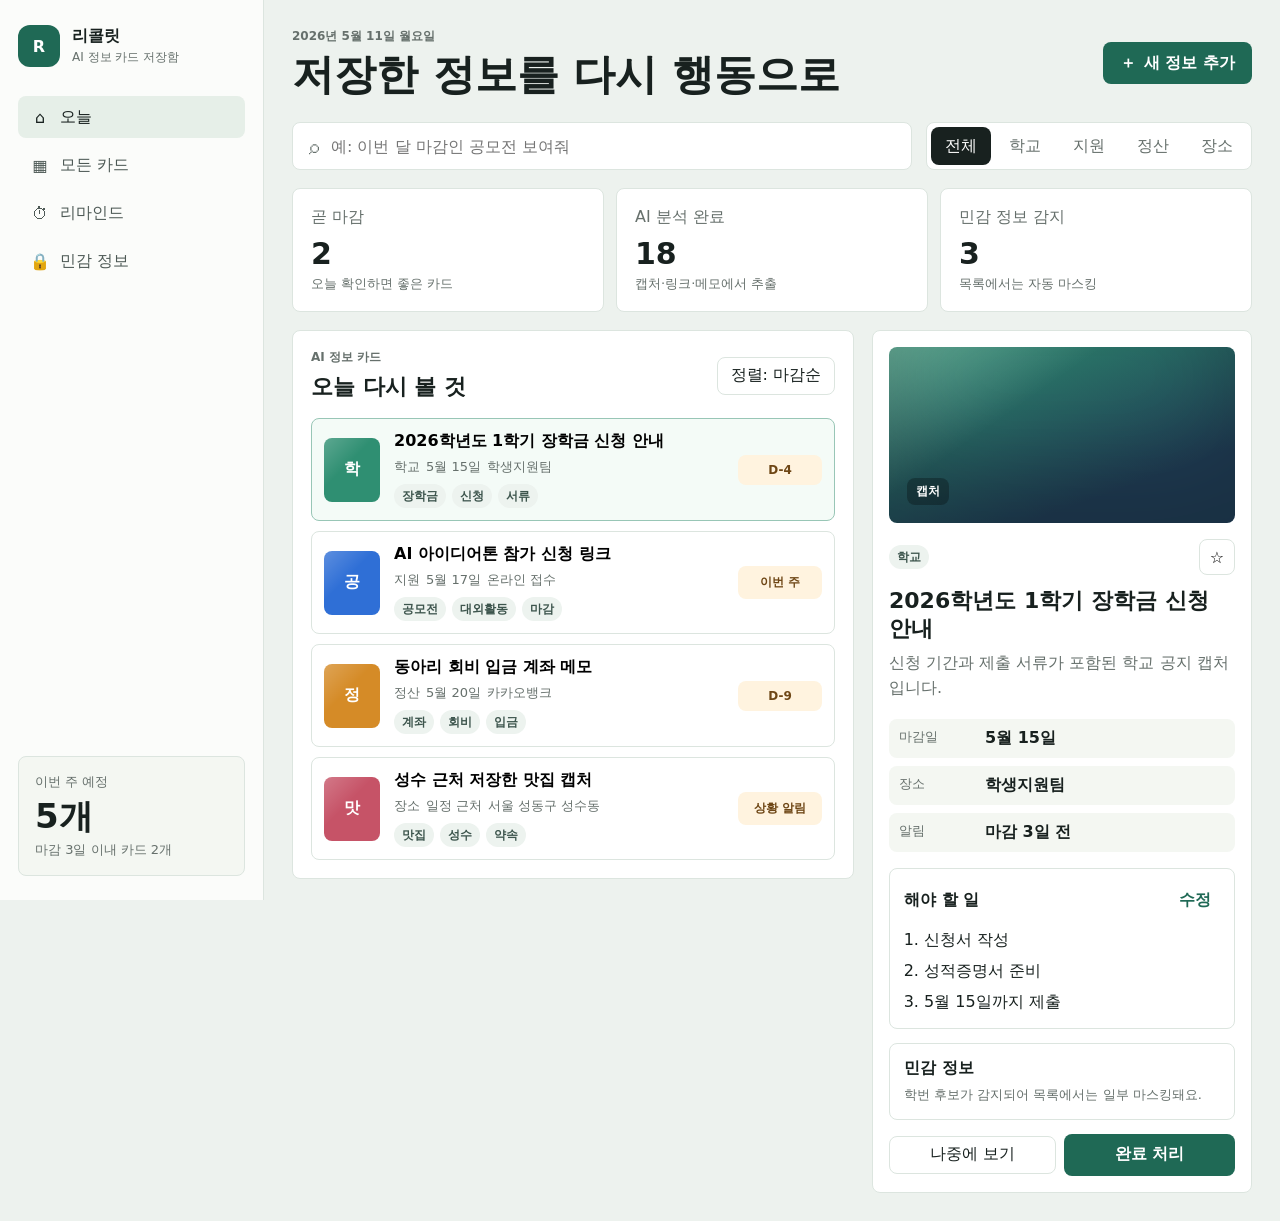
==== 아이디어톤/index.html @ 8cb1ddee "Add files via upload" ====
<!doctype html>
<html lang="ko">
  <head>
    <meta charset="UTF-8" />
    <meta name="viewport" content="width=device-width, initial-scale=1.0" />
    <title>리콜릿 | AI 정보 카드 저장함</title>
    <link rel="stylesheet" href="./styles.css" />
  </head>
  <body>
    <div class="app-shell">
      <aside class="sidebar" aria-label="주요 메뉴">
        <div class="brand">
          <div class="brand-mark">R</div>
          <div>
            <strong>리콜릿</strong>
            <span>AI 정보 카드 저장함</span>
          </div>
        </div>

        <nav class="nav-list">
          <button class="nav-item active" type="button">
            <span>⌂</span>
            오늘
          </button>
          <button class="nav-item" type="button">
            <span>▦</span>
            모든 카드
          </button>
          <button class="nav-item" type="button">
            <span>⏱</span>
            리마인드
          </button>
          <button class="nav-item" type="button">
            <span>🔒</span>
            민감 정보
          </button>
        </nav>

        <div class="sidebar-panel">
          <p>이번 주 예정</p>
          <strong>5개</strong>
          <span>마감 3일 이내 카드 2개</span>
        </div>
      </aside>

      <main class="workspace">
        <header class="topbar">
          <div>
            <p class="eyebrow">2026년 5월 11일 월요일</p>
            <h1>저장한 정보를 다시 행동으로</h1>
          </div>
          <button class="primary-button" id="openUploader" type="button">
            <span>＋</span>
            새 정보 추가
          </button>
        </header>

        <section class="command-row" aria-label="검색 및 필터">
          <label class="search-box">
            <span>⌕</span>
            <input id="searchInput" type="search" placeholder="예: 이번 달 마감인 공모전 보여줘" />
          </label>
          <div class="segmented" aria-label="카테고리 필터">
            <button class="filter-chip active" data-filter="all" type="button">전체</button>
            <button class="filter-chip" data-filter="학교" type="button">학교</button>
            <button class="filter-chip" data-filter="지원" type="button">지원</button>
            <button class="filter-chip" data-filter="정산" type="button">정산</button>
            <button class="filter-chip" data-filter="장소" type="button">장소</button>
          </div>
        </section>

        <section class="insight-strip" aria-label="요약">
          <article>
            <span class="stat-label">곧 마감</span>
            <strong>2</strong>
            <p>오늘 확인하면 좋은 카드</p>
          </article>
          <article>
            <span class="stat-label">AI 분석 완료</span>
            <strong>18</strong>
            <p>캡처·링크·메모에서 추출</p>
          </article>
          <article>
            <span class="stat-label">민감 정보 감지</span>
            <strong>3</strong>
            <p>목록에서는 자동 마스킹</p>
          </article>
        </section>

        <div class="content-grid">
          <section class="card-board" aria-label="정보 카드 목록">
            <div class="section-heading">
              <div>
                <p class="eyebrow">AI 정보 카드</p>
                <h2>오늘 다시 볼 것</h2>
              </div>
              <button class="ghost-button" type="button">정렬: 마감순</button>
            </div>

            <div class="card-list" id="cardList"></div>
          </section>

          <aside class="detail-pane" aria-label="선택한 정보 카드 상세">
            <div class="detail-visual" id="detailVisual">
              <span>캡처</span>
            </div>

            <div class="detail-header">
              <span class="category-pill" id="detailCategory">학교</span>
              <button class="icon-button" type="button" title="중요 표시">☆</button>
            </div>

            <h2 id="detailTitle">2026학년도 1학기 장학금 신청 안내</h2>
            <p id="detailSummary">AI가 추출한 핵심 정보를 카드로 정리했어요.</p>

            <dl class="info-list">
              <div>
                <dt>마감일</dt>
                <dd id="detailDue">5월 15일</dd>
              </div>
              <div>
                <dt>장소</dt>
                <dd id="detailPlace">학생지원팀</dd>
              </div>
              <div>
                <dt>알림</dt>
                <dd id="detailReminder">마감 3일 전</dd>
              </div>
            </dl>

            <div class="task-panel">
              <div class="section-heading compact">
                <h3>해야 할 일</h3>
                <button class="text-button" type="button">수정</button>
              </div>
              <ol id="detailTasks"></ol>
            </div>

            <div class="privacy-panel">
              <strong>민감 정보</strong>
              <p id="detailPrivacy">감지된 민감 정보 없음</p>
            </div>

            <div class="action-row">
              <button class="secondary-button" type="button">나중에 보기</button>
              <button class="primary-button wide" type="button">완료 처리</button>
            </div>
          </aside>
        </div>
      </main>
    </div>

    <div class="uploader" id="uploader" aria-hidden="true">
      <div class="uploader-panel" role="dialog" aria-modal="true" aria-labelledby="uploaderTitle">
        <div class="section-heading">
          <div>
            <p class="eyebrow">직접 추가</p>
            <h2 id="uploaderTitle">분석할 정보 선택</h2>
          </div>
          <button class="icon-button" id="closeUploader" type="button" title="닫기">×</button>
        </div>

        <div class="upload-options">
          <button type="button">
            <span>▧</span>
            캡처·사진
          </button>
          <button type="button">
            <span>🔗</span>
            웹 링크
          </button>
          <button type="button">
            <span>✎</span>
            짧은 메모
          </button>
          <button type="button">
            <span>□</span>
            파일
          </button>
        </div>

        <label class="memo-field">
          <span>메모 또는 링크 붙여넣기</span>
          <textarea placeholder="예: AI 아이디어톤 신청 링크, 이번 주 금요일 마감"></textarea>
        </label>

        <label class="toggle-row">
          <input type="checkbox" checked />
          원본 이미지도 함께 저장
        </label>

        <button class="primary-button wide" type="button">AI 분석 시작</button>
      </div>
    </div>

    <script src="./script.js"></script>
  </body>
</html>
---- 아이디어톤/styles.css ----
:root {
  --ink: #18211f;
  --muted: #66706c;
  --line: #dce5df;
  --soft: #f4f7f2;
  --paper: #ffffff;
  --mint: #2f8f72;
  --mint-dark: #1f6955;
  --blue: #2f6fd6;
  --amber: #d58b27;
  --rose: #c65367;
  --shadow: 0 18px 50px rgba(24, 33, 31, 0.12);
}

* {
  box-sizing: border-box;
}

body {
  margin: 0;
  min-width: 320px;
  color: var(--ink);
  background: #edf2ee;
  font-family:
    Inter, ui-sans-serif, system-ui, -apple-system, BlinkMacSystemFont, "Segoe UI",
    sans-serif;
}

button,
input,
textarea {
  font: inherit;
}

button {
  cursor: pointer;
}

.app-shell {
  display: grid;
  grid-template-columns: 264px minmax(0, 1fr);
  min-height: 100vh;
}

.sidebar {
  position: sticky;
  top: 0;
  display: flex;
  flex-direction: column;
  gap: 28px;
  height: 100vh;
  padding: 24px 18px;
  border-right: 1px solid var(--line);
  background: #fbfcfa;
}

.brand {
  display: flex;
  align-items: center;
  gap: 12px;
  min-height: 44px;
}

.brand-mark {
  display: grid;
  place-items: center;
  width: 42px;
  height: 42px;
  border-radius: 12px;
  color: #fff;
  background: var(--mint-dark);
  font-weight: 800;
}

.brand strong,
.brand span {
  display: block;
}

.brand span,
.eyebrow,
.stat-label,
.sidebar-panel span,
.card-meta,
.detail-pane p,
dt,
.memo-field span {
  color: var(--muted);
}

.brand span {
  margin-top: 2px;
  font-size: 12px;
}

.nav-list {
  display: grid;
  gap: 6px;
}

.nav-item {
  display: flex;
  align-items: center;
  gap: 10px;
  width: 100%;
  min-height: 42px;
  padding: 0 12px;
  border: 0;
  border-radius: 8px;
  color: #4d5955;
  background: transparent;
  text-align: left;
}

.nav-item span {
  width: 20px;
  text-align: center;
}

.nav-item.active,
.nav-item:hover {
  color: var(--ink);
  background: #e6efe8;
}

.sidebar-panel {
  margin-top: auto;
  padding: 16px;
  border: 1px solid var(--line);
  border-radius: 8px;
  background: var(--soft);
}

.sidebar-panel p {
  margin: 0 0 8px;
  color: var(--muted);
  font-size: 13px;
}

.sidebar-panel strong {
  display: block;
  font-size: 34px;
  line-height: 1;
}

.sidebar-panel span {
  display: block;
  margin-top: 8px;
  font-size: 13px;
}

.workspace {
  min-width: 0;
  padding: 28px;
}

.topbar,
.command-row,
.section-heading,
.detail-header,
.action-row,
.toggle-row {
  display: flex;
  align-items: center;
}

.topbar {
  justify-content: space-between;
  gap: 20px;
  margin-bottom: 24px;
}

.eyebrow {
  margin: 0 0 6px;
  font-size: 12px;
  font-weight: 700;
  letter-spacing: 0;
  text-transform: uppercase;
}

h1,
h2,
h3,
p {
  margin-top: 0;
}

h1 {
  margin-bottom: 0;
  font-size: clamp(28px, 4vw, 42px);
  line-height: 1.12;
}

h2 {
  margin-bottom: 0;
  font-size: 22px;
}

h3 {
  margin-bottom: 0;
  font-size: 16px;
}

.primary-button,
.secondary-button,
.ghost-button,
.text-button,
.icon-button,
.filter-chip {
  border: 1px solid transparent;
  border-radius: 8px;
  transition:
    transform 0.15s ease,
    background 0.15s ease,
    border-color 0.15s ease;
}

.primary-button {
  display: inline-flex;
  align-items: center;
  justify-content: center;
  gap: 8px;
  min-height: 42px;
  padding: 0 16px;
  color: #fff;
  background: var(--mint-dark);
  font-weight: 700;
}

.primary-button:hover {
  background: #185846;
}

.primary-button.wide,
.secondary-button {
  width: 100%;
}

.secondary-button,
.ghost-button {
  min-height: 38px;
  padding: 0 13px;
  color: var(--ink);
  background: #fff;
  border-color: var(--line);
}

.text-button {
  padding: 6px 8px;
  color: var(--mint-dark);
  background: transparent;
  font-weight: 700;
}

.icon-button {
  display: grid;
  place-items: center;
  width: 36px;
  height: 36px;
  padding: 0;
  background: #fff;
  border-color: var(--line);
}

.command-row {
  gap: 14px;
  margin-bottom: 18px;
}

.search-box {
  display: flex;
  align-items: center;
  gap: 10px;
  flex: 1;
  min-width: 220px;
  height: 48px;
  padding: 0 16px;
  border: 1px solid var(--line);
  border-radius: 8px;
  background: #fff;
}

.search-box span {
  color: var(--muted);
  font-size: 20px;
}

.search-box input {
  width: 100%;
  border: 0;
  outline: 0;
  color: var(--ink);
  background: transparent;
}

.segmented {
  display: flex;
  gap: 4px;
  padding: 4px;
  border: 1px solid var(--line);
  border-radius: 8px;
  background: #fff;
}

.filter-chip {
  min-height: 38px;
  padding: 0 13px;
  color: var(--muted);
  background: transparent;
}

.filter-chip.active {
  color: #fff;
  background: var(--ink);
}

.insight-strip {
  display: grid;
  grid-template-columns: repeat(3, minmax(0, 1fr));
  gap: 12px;
  margin-bottom: 18px;
}

.insight-strip article {
  min-height: 110px;
  padding: 18px;
  border: 1px solid var(--line);
  border-radius: 8px;
  background: #fff;
}

.insight-strip strong {
  display: block;
  margin: 8px 0 4px;
  font-size: 30px;
}

.insight-strip p {
  margin-bottom: 0;
  color: var(--muted);
  font-size: 13px;
}

.content-grid {
  display: grid;
  grid-template-columns: minmax(0, 1fr) 380px;
  gap: 18px;
  align-items: start;
}

.card-board,
.detail-pane {
  min-width: 0;
  border: 1px solid var(--line);
  border-radius: 8px;
  background: #fff;
}

.card-board {
  padding: 18px;
}

.section-heading {
  justify-content: space-between;
  gap: 12px;
  margin-bottom: 16px;
}

.section-heading.compact {
  margin-bottom: 10px;
}

.card-list {
  display: grid;
  gap: 10px;
}

.empty-state {
  margin: 0;
  padding: 28px 16px;
  border: 1px dashed var(--line);
  border-radius: 8px;
  color: var(--muted);
  background: var(--soft);
  text-align: center;
}

.info-card {
  display: grid;
  grid-template-columns: 56px minmax(0, 1fr) auto;
  gap: 14px;
  align-items: center;
  width: 100%;
  min-height: 92px;
  padding: 12px;
  border: 1px solid var(--line);
  border-radius: 8px;
  background: #fff;
  text-align: left;
}

.info-card.active {
  border-color: #98c6b6;
  background: #f4fbf7;
}

.thumb {
  display: grid;
  place-items: center;
  width: 56px;
  height: 64px;
  border-radius: 8px;
  color: #fff;
  background:
    linear-gradient(135deg, rgba(255, 255, 255, 0.22), transparent 42%),
    var(--blue);
  font-weight: 800;
}

.thumb.school {
  background-color: var(--mint);
}

.thumb.support {
  background-color: var(--blue);
}

.thumb.money {
  background-color: var(--amber);
}

.thumb.place {
  background-color: var(--rose);
}

.card-body {
  min-width: 0;
}

.card-title {
  display: block;
  overflow: hidden;
  margin-bottom: 6px;
  font-weight: 800;
  text-overflow: ellipsis;
  white-space: nowrap;
}

.card-meta {
  display: flex;
  flex-wrap: wrap;
  gap: 6px;
  margin-bottom: 8px;
  font-size: 13px;
}

.tag-row {
  display: flex;
  flex-wrap: wrap;
  gap: 6px;
}

.tag,
.category-pill {
  display: inline-flex;
  align-items: center;
  min-height: 24px;
  padding: 0 8px;
  border-radius: 999px;
  background: #edf3ef;
  color: #3d554d;
  font-size: 12px;
  font-weight: 700;
}

.due-badge {
  min-width: 84px;
  padding: 8px 10px;
  border-radius: 8px;
  color: #6e4615;
  background: #fff3df;
  font-size: 12px;
  font-weight: 800;
  text-align: center;
}

.detail-pane {
  position: sticky;
  top: 20px;
  padding: 16px;
}

.detail-visual {
  display: flex;
  align-items: end;
  justify-content: start;
  height: 176px;
  margin-bottom: 16px;
  padding: 18px;
  border-radius: 8px;
  color: #fff;
  background:
    linear-gradient(145deg, rgba(255, 255, 255, 0.26), transparent 36%),
    linear-gradient(160deg, #2f8f72, #203d55 75%);
  box-shadow: inset 0 -60px 100px rgba(0, 0, 0, 0.22);
}

.detail-visual span {
  padding: 5px 9px;
  border-radius: 8px;
  background: rgba(0, 0, 0, 0.28);
  font-size: 12px;
  font-weight: 800;
}

.detail-header {
  justify-content: space-between;
  margin-bottom: 12px;
}

.detail-pane h2 {
  margin-bottom: 8px;
  line-height: 1.28;
}

.detail-pane p {
  margin-bottom: 18px;
  line-height: 1.55;
}

.info-list {
  display: grid;
  gap: 8px;
  margin: 0 0 16px;
}

.info-list div {
  display: grid;
  grid-template-columns: 76px minmax(0, 1fr);
  gap: 10px;
  min-height: 38px;
  padding: 9px 10px;
  border-radius: 8px;
  background: var(--soft);
}

dt {
  font-size: 13px;
}

dd {
  margin: 0;
  font-weight: 700;
}

.task-panel,
.privacy-panel {
  margin-bottom: 14px;
  padding: 14px;
  border: 1px solid var(--line);
  border-radius: 8px;
}

.task-panel ol {
  display: grid;
  gap: 8px;
  margin: 0;
  padding-left: 20px;
}

.task-panel li {
  line-height: 1.45;
}

.privacy-panel strong {
  display: block;
  margin-bottom: 6px;
}

.privacy-panel p {
  margin: 0;
  font-size: 13px;
}

.action-row {
  gap: 8px;
}

.uploader {
  position: fixed;
  inset: 0;
  display: none;
  align-items: center;
  justify-content: center;
  padding: 20px;
  background: rgba(18, 25, 23, 0.42);
  z-index: 20;
}

.uploader.open {
  display: flex;
}

.uploader-panel {
  width: min(560px, 100%);
  padding: 20px;
  border-radius: 12px;
  background: #fff;
  box-shadow: var(--shadow);
}

.upload-options {
  display: grid;
  grid-template-columns: repeat(4, minmax(0, 1fr));
  gap: 8px;
  margin-bottom: 14px;
}

.upload-options button {
  display: grid;
  place-items: center;
  gap: 8px;
  min-height: 92px;
  padding: 12px 8px;
  border: 1px solid var(--line);
  border-radius: 8px;
  background: var(--soft);
  color: var(--ink);
  font-weight: 700;
}

.upload-options span {
  font-size: 24px;
}

.memo-field {
  display: grid;
  gap: 8px;
  margin-bottom: 14px;
}

.memo-field textarea {
  width: 100%;
  min-height: 112px;
  resize: vertical;
  padding: 12px;
  border: 1px solid var(--line);
  border-radius: 8px;
  outline: 0;
}

.toggle-row {
  gap: 8px;
  margin-bottom: 16px;
  color: var(--muted);
}

@media (max-width: 1100px) {
  .app-shell {
    grid-template-columns: 84px minmax(0, 1fr);
  }

  .sidebar {
    padding: 18px 12px;
  }

  .brand div:not(.brand-mark),
  .nav-item:not(.active)::after,
  .nav-item {
    font-size: 0;
  }

  .nav-item {
    justify-content: center;
    padding: 0;
  }

  .nav-item span {
    font-size: 18px;
  }

  .sidebar-panel {
    display: none;
  }

  .content-grid {
    grid-template-columns: minmax(0, 1fr);
  }

  .detail-pane {
    position: static;
  }
}

@media (max-width: 760px) {
  .app-shell {
    display: block;
  }

  .sidebar {
    position: static;
    flex-direction: row;
    align-items: center;
    height: auto;
    padding: 12px;
    overflow-x: auto;
  }

  .brand div:not(.brand-mark) {
    display: none;
  }

  .nav-list {
    grid-auto-flow: column;
    grid-auto-columns: 44px;
  }

  .workspace {
    padding: 18px 14px 28px;
  }

  .topbar,
  .command-row {
    align-items: stretch;
    flex-direction: column;
  }

  .insight-strip,
  .upload-options {
    grid-template-columns: 1fr 1fr;
  }

  .info-card {
    grid-template-columns: 48px minmax(0, 1fr);
  }

  .thumb {
    width: 48px;
    height: 58px;
  }

  .due-badge {
    grid-column: 2;
    width: fit-content;
  }

  .segmented {
    overflow-x: auto;
  }
}

@media (max-width: 460px) {
  .insight-strip,
  .upload-options {
    grid-template-columns: 1fr;
  }

  .action-row {
    align-items: stretch;
    flex-direction: column;
  }
}
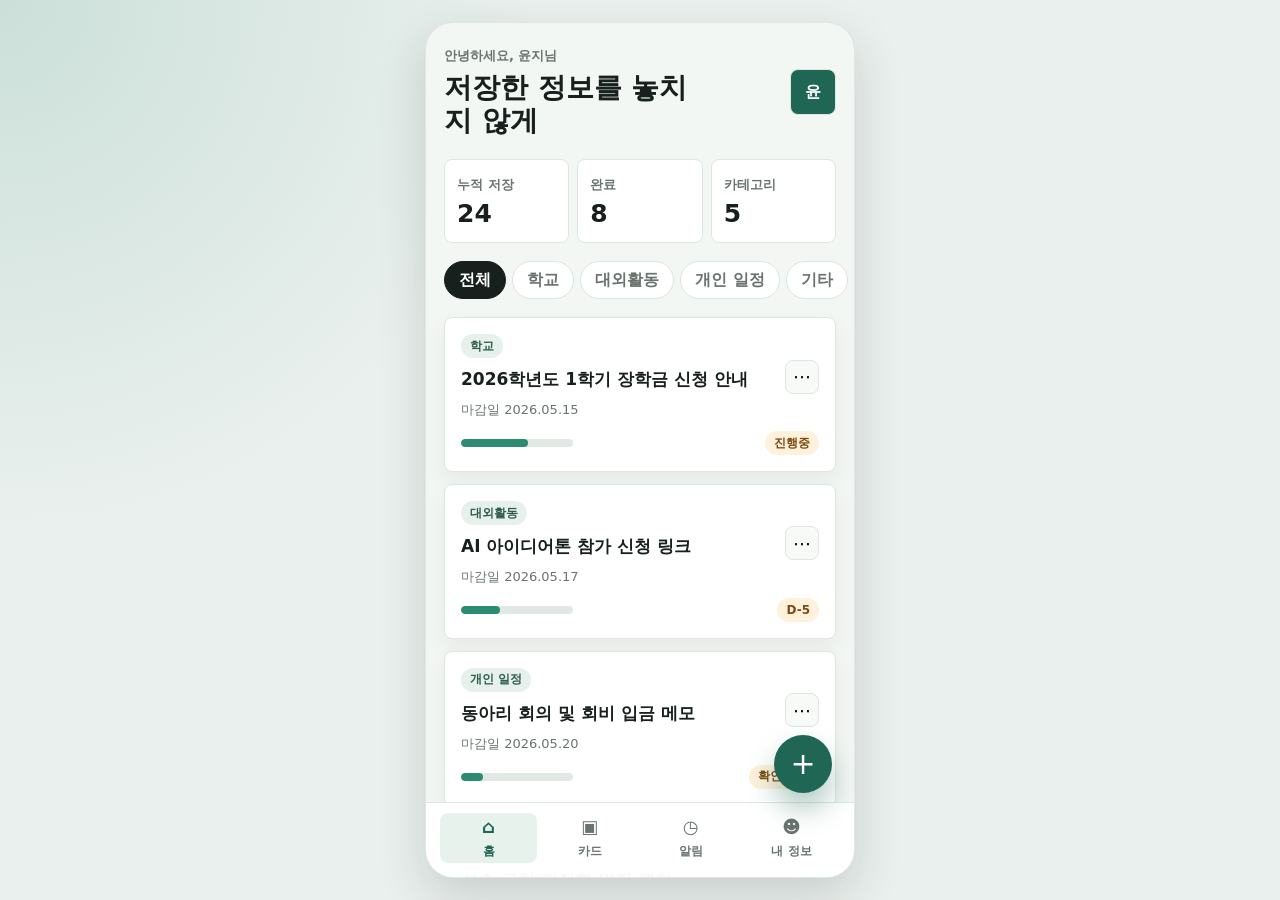
==== commit a106d2d1: "Add files via upload" ====
--- a/아이디어톤/index.html
+++ b/아이디어톤/index.html
@@ -3,194 +3,246 @@
   <head>
     <meta charset="UTF-8" />
     <meta name="viewport" content="width=device-width, initial-scale=1.0" />
-    <title>리콜릿 | AI 정보 카드 저장함</title>
+    <title>리콜릿 | 리마인드 앱</title>
     <link rel="stylesheet" href="./styles.css" />
   </head>
   <body>
-    <div class="app-shell">
-      <aside class="sidebar" aria-label="주요 메뉴">
-        <div class="brand">
-          <div class="brand-mark">R</div>
-          <div>
-            <strong>리콜릿</strong>
-            <span>AI 정보 카드 저장함</span>
+    <div class="phone-shell">
+      <main class="app" aria-live="polite">
+        <section class="screen active" id="homeScreen" data-screen="home">
+          <header class="home-header">
+            <div>
+              <p class="caption">안녕하세요, 윤지님</p>
+              <h1>저장한 정보를 놓치지 않게</h1>
+            </div>
+            <button class="avatar-button" type="button" aria-label="프로필">윤</button>
+          </header>
+
+          <section class="stats-grid" aria-label="저장 통계">
+            <article>
+              <span>누적 저장</span>
+              <strong>24</strong>
+            </article>
+            <article>
+              <span>완료</span>
+              <strong>8</strong>
+            </article>
+            <article>
+              <span>카테고리</span>
+              <strong>5</strong>
+            </article>
+          </section>
+
+          <nav class="category-tabs" aria-label="카테고리">
+            <button class="tab-button active" data-filter="all" type="button">전체</button>
+            <button class="tab-button" data-filter="학교" type="button">학교</button>
+            <button class="tab-button" data-filter="대외활동" type="button">대외활동</button>
+            <button class="tab-button" data-filter="개인 일정" type="button">개인 일정</button>
+            <button class="tab-button" data-filter="기타" type="button">기타</button>
+          </nav>
+
+          <section class="card-list" id="cardList" aria-label="정보 카드 목록"></section>
+
+          <nav class="bottom-nav" aria-label="하단 네비게이션">
+            <button class="active" type="button"><span>⌂</span>홈</button>
+            <button type="button"><span>▣</span>카드</button>
+            <button type="button"><span>◷</span>알림</button>
+            <button type="button"><span>☻</span>내 정보</button>
+          </nav>
+
+          <button class="fab" id="openAddSheet" type="button" aria-label="새 정보 추가">+</button>
+        </section>
+
+        <section class="screen" id="detailScreen" data-screen="detail">
+          <header class="screen-header">
+            <button class="icon-button" data-go="home" type="button" aria-label="뒤로가기">‹</button>
+            <button class="icon-button" data-go="home" type="button" aria-label="홈">⌂</button>
+          </header>
+
+          <div class="detail-hero">
+            <span class="pill" id="detailCategory">학교</span>
+            <h2 id="detailTitle">2026학년도 1학기 장학금 신청 안내</h2>
+            <p id="detailSummary">신청 기간과 제출 서류가 포함된 학교 공지 캡처입니다.</p>
           </div>
-        </div>
-
-        <nav class="nav-list">
-          <button class="nav-item active" type="button">
-            <span>⌂</span>
-            오늘
+
+          <section class="info-panel">
+            <div class="info-row">
+              <span>신청 마감일</span>
+              <strong id="detailDue">2026.05.15</strong>
+            </div>
+            <div class="tag-row" id="detailTags"></div>
+            <div class="progress-block">
+              <div>
+                <span>진행률</span>
+                <strong id="detailProgressLabel">60%</strong>
+              </div>
+              <div class="progress-track"><span id="detailProgressBar"></span></div>
+            </div>
+          </section>
+
+          <button class="reminder-card" id="openReminder" type="button">
+            <div>
+              <span>알림 ON/OFF</span>
+              <strong>마감 전에 알려드릴게요</strong>
+            </div>
+            <span class="switch is-on" aria-hidden="true"></span>
           </button>
-          <button class="nav-item" type="button">
-            <span>▦</span>
-            모든 카드
-          </button>
-          <button class="nav-item" type="button">
-            <span>⏱</span>
-            리마인드
-          </button>
-          <button class="nav-item" type="button">
-            <span>🔒</span>
-            민감 정보
-          </button>
-        </nav>
-
-        <div class="sidebar-panel">
-          <p>이번 주 예정</p>
-          <strong>5개</strong>
-          <span>마감 3일 이내 카드 2개</span>
-        </div>
-      </aside>
-
-      <main class="workspace">
-        <header class="topbar">
-          <div>
-            <p class="eyebrow">2026년 5월 11일 월요일</p>
-            <h1>저장한 정보를 다시 행동으로</h1>
+
+          <p class="guide-text" id="detailReminder">마감 3일 전 오전 9시에 리마인드 예정</p>
+
+          <div class="detail-actions">
+            <button class="primary-button" id="openOriginal" type="button">원본 확인</button>
+            <button class="secondary-button" type="button">내용 수정</button>
+            <button class="danger-button" type="button">삭제</button>
           </div>
-          <button class="primary-button" id="openUploader" type="button">
-            <span>＋</span>
-            새 정보 추가
-          </button>
-        </header>
-
-        <section class="command-row" aria-label="검색 및 필터">
-          <label class="search-box">
-            <span>⌕</span>
-            <input id="searchInput" type="search" placeholder="예: 이번 달 마감인 공모전 보여줘" />
-          </label>
-          <div class="segmented" aria-label="카테고리 필터">
-            <button class="filter-chip active" data-filter="all" type="button">전체</button>
-            <button class="filter-chip" data-filter="학교" type="button">학교</button>
-            <button class="filter-chip" data-filter="지원" type="button">지원</button>
-            <button class="filter-chip" data-filter="정산" type="button">정산</button>
-            <button class="filter-chip" data-filter="장소" type="button">장소</button>
+        </section>
+
+        <section class="screen" id="originalScreen" data-screen="original">
+          <header class="screen-header">
+            <button class="icon-button" data-go="detail" type="button" aria-label="뒤로가기">‹</button>
+            <button class="icon-button" data-go="home" type="button" aria-label="홈">⌂</button>
+          </header>
+
+          <article class="source-summary">
+            <span class="pill" id="sourceCategory">학교</span>
+            <h2 id="sourceTitle">원본 자료</h2>
+            <p id="sourceSummary">저장한 캡처와 요약을 함께 확인합니다.</p>
+          </article>
+
+          <section class="source-image" id="sourceImage" aria-label="원본 이미지 영역">
+            <div>
+              <span>원본 캡처</span>
+              <strong id="sourceDue">마감일 2026.05.15</strong>
+            </div>
+          </section>
+
+          <article class="long-note">
+            <h3>자료 메모</h3>
+            <p>
+              원본 이미지 확대 기능은 다음 단계에서 연결할 수 있도록 영역만 먼저 준비했습니다.
+              현재는 스크롤 가능한 자료 보기 화면과 상세 화면 복귀 흐름을 확인할 수 있습니다.
+            </p>
+          </article>
+        </section>
+
+        <section class="screen" id="reminderScreen" data-screen="reminder">
+          <header class="screen-header">
+            <button class="icon-button" data-go="detail" type="button" aria-label="뒤로가기">‹</button>
+            <button class="icon-button" data-go="home" type="button" aria-label="홈">⌂</button>
+          </header>
+
+          <h2 class="screen-title">알림 설정</h2>
+          <div class="menu-list">
+            <button class="menu-item" data-go="deadline" type="button">
+              <span>기준일 기반</span>
+              <strong>마감일 기준으로 받기</strong>
+            </button>
+            <button class="menu-item" data-go="repeat" type="button">
+              <span>반복 알림</span>
+              <strong>일정 주기로 계속 받기</strong>
+            </button>
+            <button class="menu-item" data-go="custom" type="button">
+              <span>직접 설정</span>
+              <strong>날짜와 시간을 직접 선택</strong>
+            </button>
           </div>
-        </section>
-
-        <section class="insight-strip" aria-label="요약">
-          <article>
-            <span class="stat-label">곧 마감</span>
-            <strong>2</strong>
-            <p>오늘 확인하면 좋은 카드</p>
-          </article>
-          <article>
-            <span class="stat-label">AI 분석 완료</span>
-            <strong>18</strong>
-            <p>캡처·링크·메모에서 추출</p>
-          </article>
-          <article>
-            <span class="stat-label">민감 정보 감지</span>
-            <strong>3</strong>
-            <p>목록에서는 자동 마스킹</p>
-          </article>
-        </section>
-
-        <div class="content-grid">
-          <section class="card-board" aria-label="정보 카드 목록">
-            <div class="section-heading">
-              <div>
-                <p class="eyebrow">AI 정보 카드</p>
-                <h2>오늘 다시 볼 것</h2>
-              </div>
-              <button class="ghost-button" type="button">정렬: 마감순</button>
-            </div>
-
-            <div class="card-list" id="cardList"></div>
-          </section>
-
-          <aside class="detail-pane" aria-label="선택한 정보 카드 상세">
-            <div class="detail-visual" id="detailVisual">
-              <span>캡처</span>
-            </div>
-
-            <div class="detail-header">
-              <span class="category-pill" id="detailCategory">학교</span>
-              <button class="icon-button" type="button" title="중요 표시">☆</button>
-            </div>
-
-            <h2 id="detailTitle">2026학년도 1학기 장학금 신청 안내</h2>
-            <p id="detailSummary">AI가 추출한 핵심 정보를 카드로 정리했어요.</p>
-
-            <dl class="info-list">
-              <div>
-                <dt>마감일</dt>
-                <dd id="detailDue">5월 15일</dd>
-              </div>
-              <div>
-                <dt>장소</dt>
-                <dd id="detailPlace">학생지원팀</dd>
-              </div>
-              <div>
-                <dt>알림</dt>
-                <dd id="detailReminder">마감 3일 전</dd>
-              </div>
-            </dl>
-
-            <div class="task-panel">
-              <div class="section-heading compact">
-                <h3>해야 할 일</h3>
-                <button class="text-button" type="button">수정</button>
-              </div>
-              <ol id="detailTasks"></ol>
-            </div>
-
-            <div class="privacy-panel">
-              <strong>민감 정보</strong>
-              <p id="detailPrivacy">감지된 민감 정보 없음</p>
-            </div>
-
-            <div class="action-row">
-              <button class="secondary-button" type="button">나중에 보기</button>
-              <button class="primary-button wide" type="button">완료 처리</button>
-            </div>
-          </aside>
-        </div>
+          <button class="primary-button sticky-action" data-go="detail" type="button">저장하기</button>
+        </section>
+
+        <section class="screen" id="deadlineScreen" data-screen="deadline">
+          <header class="screen-header">
+            <button class="icon-button" data-go="reminder" type="button" aria-label="뒤로가기">‹</button>
+            <button class="icon-button" data-go="home" type="button" aria-label="홈">⌂</button>
+          </header>
+
+          <h2 class="screen-title">기준일 기반 설정</h2>
+          <section class="info-panel">
+            <div class="info-row">
+              <span>기준일</span>
+              <strong id="deadlineBase">2026.05.15</strong>
+            </div>
+            <label class="field-label">
+              알림 시점 선택
+              <select>
+                <option>당일</option>
+                <option selected>1일 전</option>
+                <option>3일 전</option>
+                <option>7일 전</option>
+              </select>
+            </label>
+          </section>
+          <button class="primary-button sticky-action" data-go="detail" type="button">확인</button>
+        </section>
+
+        <section class="screen" id="repeatScreen" data-screen="repeat">
+          <header class="screen-header">
+            <button class="icon-button" data-go="reminder" type="button" aria-label="뒤로가기">‹</button>
+            <button class="icon-button" data-go="home" type="button" aria-label="홈">⌂</button>
+          </header>
+
+          <h2 class="screen-title">반복 알림 설정</h2>
+          <fieldset class="radio-list">
+            <legend>반복 주기 선택</legend>
+            <label><input type="radio" name="repeat" checked /> 매일</label>
+            <label><input type="radio" name="repeat" /> 매주</label>
+            <label><input type="radio" name="repeat" /> 매월</label>
+            <label><input type="radio" name="repeat" /> 사용자 지정</label>
+          </fieldset>
+          <button class="primary-button sticky-action" data-go="detail" type="button">확인</button>
+        </section>
+
+        <section class="screen" id="customScreen" data-screen="custom">
+          <header class="screen-header">
+            <button class="icon-button" data-go="reminder" type="button" aria-label="뒤로가기">‹</button>
+            <button class="icon-button" data-go="home" type="button" aria-label="홈">⌂</button>
+          </header>
+
+          <h2 class="screen-title">직접 알림 설정</h2>
+          <section class="info-panel">
+            <label class="field-label">
+              날짜
+              <input type="date" value="2026-05-14" />
+            </label>
+            <label class="field-label">
+              시간
+              <input type="time" value="09:00" />
+            </label>
+          </section>
+          <button class="primary-button sticky-action" data-go="detail" type="button">확인</button>
+        </section>
       </main>
     </div>
 
-    <div class="uploader" id="uploader" aria-hidden="true">
-      <div class="uploader-panel" role="dialog" aria-modal="true" aria-labelledby="uploaderTitle">
-        <div class="section-heading">
-          <div>
-            <p class="eyebrow">직접 추가</p>
-            <h2 id="uploaderTitle">분석할 정보 선택</h2>
-          </div>
-          <button class="icon-button" id="closeUploader" type="button" title="닫기">×</button>
+    <div class="sheet-backdrop" id="checklistSheet" aria-hidden="true">
+      <section class="bottom-sheet" role="dialog" aria-modal="true" aria-labelledby="checklistTitle">
+        <div class="sheet-handle"></div>
+        <div class="sheet-head">
+          <h2 id="checklistTitle">체크리스트</h2>
+          <button class="icon-button close-sheet" type="button" aria-label="닫기">×</button>
         </div>
-
-        <div class="upload-options">
-          <button type="button">
-            <span>▧</span>
-            캡처·사진
-          </button>
-          <button type="button">
-            <span>🔗</span>
-            웹 링크
-          </button>
-          <button type="button">
-            <span>✎</span>
-            짧은 메모
-          </button>
-          <button type="button">
-            <span>□</span>
-            파일
-          </button>
+        <ul class="checklist">
+          <li>신청서 작성</li>
+          <li>성적 증명서 준비</li>
+          <li>오늘 작성</li>
+          <li>제출하기</li>
+        </ul>
+      </section>
+    </div>
+
+    <div class="sheet-backdrop" id="addSheet" aria-hidden="true">
+      <section class="bottom-sheet" role="dialog" aria-modal="true" aria-labelledby="addTitle">
+        <div class="sheet-handle"></div>
+        <div class="sheet-head">
+          <h2 id="addTitle">새 정보 추가</h2>
+          <button class="icon-button close-sheet" type="button" aria-label="닫기">×</button>
         </div>
-
-        <label class="memo-field">
-          <span>메모 또는 링크 붙여넣기</span>
-          <textarea placeholder="예: AI 아이디어톤 신청 링크, 이번 주 금요일 마감"></textarea>
-        </label>
-
-        <label class="toggle-row">
-          <input type="checkbox" checked />
-          원본 이미지도 함께 저장
-        </label>
-
-        <button class="primary-button wide" type="button">AI 분석 시작</button>
-      </div>
+        <div class="quick-add-grid">
+          <button type="button">캡처</button>
+          <button type="button">링크</button>
+          <button type="button">메모</button>
+          <button type="button">파일</button>
+        </div>
+      </section>
     </div>
 
     <script src="./script.js"></script>
--- a/아이디어톤/styles.css
+++ b/아이디어톤/styles.css
@@ -1,15 +1,15 @@
 :root {
-  --ink: #18211f;
-  --muted: #66706c;
-  --line: #dce5df;
-  --soft: #f4f7f2;
+  --ink: #17201d;
+  --muted: #6a746f;
+  --line: #dde6e1;
   --paper: #ffffff;
-  --mint: #2f8f72;
-  --mint-dark: #1f6955;
-  --blue: #2f6fd6;
-  --amber: #d58b27;
-  --rose: #c65367;
-  --shadow: 0 18px 50px rgba(24, 33, 31, 0.12);
+  --soft: #f3f7f4;
+  --mint: #2d8b72;
+  --mint-dark: #1f6655;
+  --blue: #386fd0;
+  --amber: #d9942f;
+  --rose: #cb5b72;
+  --shadow: 0 18px 48px rgba(23, 32, 29, 0.16);
 }
 
 * {
@@ -20,7 +20,9 @@
   margin: 0;
   min-width: 320px;
   color: var(--ink);
-  background: #edf2ee;
+  background:
+    radial-gradient(circle at top left, rgba(45, 139, 114, 0.16), transparent 34%),
+    #eaf0ed;
   font-family:
     Inter, ui-sans-serif, system-ui, -apple-system, BlinkMacSystemFont, "Segoe UI",
     sans-serif;
@@ -28,7 +30,7 @@
 
 button,
 input,
-textarea {
+select {
   font: inherit;
 }
 
@@ -36,146 +38,80 @@
   cursor: pointer;
 }
 
-.app-shell {
-  display: grid;
-  grid-template-columns: 264px minmax(0, 1fr);
+.phone-shell {
+  display: grid;
   min-height: 100vh;
-}
-
-.sidebar {
-  position: sticky;
-  top: 0;
-  display: flex;
-  flex-direction: column;
-  gap: 28px;
-  height: 100vh;
-  padding: 24px 18px;
-  border-right: 1px solid var(--line);
-  background: #fbfcfa;
-}
-
-.brand {
+  place-items: center;
+  padding: 22px;
+}
+
+.app {
+  position: relative;
+  overflow: hidden;
+  width: min(430px, 100%);
+  height: min(880px, calc(100vh - 44px));
+  min-height: 680px;
+  border: 1px solid rgba(23, 32, 29, 0.08);
+  border-radius: 28px;
+  background: var(--soft);
+  box-shadow: var(--shadow);
+}
+
+.screen {
+  position: absolute;
+  inset: 0;
+  display: none;
+  overflow-y: auto;
+  padding: 24px 18px 98px;
+}
+
+.screen.active {
+  display: block;
+  animation: screenIn 0.22s ease;
+}
+
+@keyframes screenIn {
+  from {
+    opacity: 0;
+    transform: translateX(14px);
+  }
+  to {
+    opacity: 1;
+    transform: translateX(0);
+  }
+}
+
+.home-header,
+.screen-header,
+.stats-grid,
+.info-card,
+.card-top,
+.card-footer,
+.info-row,
+.progress-block div,
+.reminder-card,
+.sheet-head {
   display: flex;
   align-items: center;
+}
+
+.home-header,
+.screen-header,
+.card-top,
+.card-footer,
+.info-row,
+.progress-block div,
+.reminder-card,
+.sheet-head {
+  justify-content: space-between;
   gap: 12px;
-  min-height: 44px;
-}
-
-.brand-mark {
-  display: grid;
-  place-items: center;
-  width: 42px;
-  height: 42px;
-  border-radius: 12px;
-  color: #fff;
-  background: var(--mint-dark);
-  font-weight: 800;
-}
-
-.brand strong,
-.brand span {
-  display: block;
-}
-
-.brand span,
-.eyebrow,
-.stat-label,
-.sidebar-panel span,
-.card-meta,
-.detail-pane p,
-dt,
-.memo-field span {
-  color: var(--muted);
-}
-
-.brand span {
-  margin-top: 2px;
-  font-size: 12px;
-}
-
-.nav-list {
-  display: grid;
-  gap: 6px;
-}
-
-.nav-item {
-  display: flex;
-  align-items: center;
-  gap: 10px;
-  width: 100%;
-  min-height: 42px;
-  padding: 0 12px;
-  border: 0;
-  border-radius: 8px;
-  color: #4d5955;
-  background: transparent;
-  text-align: left;
-}
-
-.nav-item span {
-  width: 20px;
-  text-align: center;
-}
-
-.nav-item.active,
-.nav-item:hover {
-  color: var(--ink);
-  background: #e6efe8;
-}
-
-.sidebar-panel {
-  margin-top: auto;
-  padding: 16px;
-  border: 1px solid var(--line);
-  border-radius: 8px;
-  background: var(--soft);
-}
-
-.sidebar-panel p {
-  margin: 0 0 8px;
+}
+
+.caption {
+  margin: 0 0 6px;
   color: var(--muted);
   font-size: 13px;
-}
-
-.sidebar-panel strong {
-  display: block;
-  font-size: 34px;
-  line-height: 1;
-}
-
-.sidebar-panel span {
-  display: block;
-  margin-top: 8px;
-  font-size: 13px;
-}
-
-.workspace {
-  min-width: 0;
-  padding: 28px;
-}
-
-.topbar,
-.command-row,
-.section-heading,
-.detail-header,
-.action-row,
-.toggle-row {
-  display: flex;
-  align-items: center;
-}
-
-.topbar {
-  justify-content: space-between;
-  gap: 20px;
-  margin-bottom: 24px;
-}
-
-.eyebrow {
-  margin: 0 0 6px;
-  font-size: 12px;
   font-weight: 700;
-  letter-spacing: 0;
-  text-transform: uppercase;
 }
 
 h1,
@@ -186,577 +122,568 @@
 }
 
 h1 {
+  max-width: 270px;
   margin-bottom: 0;
-  font-size: clamp(28px, 4vw, 42px);
-  line-height: 1.12;
+  font-size: 28px;
+  line-height: 1.18;
 }
 
 h2 {
   margin-bottom: 0;
+  font-size: 24px;
+  line-height: 1.25;
+}
+
+h3 {
+  margin-bottom: 8px;
+  font-size: 17px;
+}
+
+.avatar-button,
+.icon-button {
+  display: grid;
+  flex: 0 0 auto;
+  place-items: center;
+  border: 1px solid var(--line);
+  border-radius: 8px;
+  background: var(--paper);
+  color: var(--ink);
+  font-weight: 800;
+}
+
+.avatar-button {
+  width: 46px;
+  height: 46px;
+  color: #fff;
+  background: var(--mint-dark);
+}
+
+.icon-button {
+  width: 40px;
+  height: 40px;
   font-size: 22px;
 }
 
-h3 {
-  margin-bottom: 0;
-  font-size: 16px;
-}
-
-.primary-button,
-.secondary-button,
-.ghost-button,
-.text-button,
-.icon-button,
-.filter-chip {
-  border: 1px solid transparent;
-  border-radius: 8px;
-  transition:
-    transform 0.15s ease,
-    background 0.15s ease,
-    border-color 0.15s ease;
-}
-
-.primary-button {
+.stats-grid {
+  gap: 8px;
+  margin: 22px 0 18px;
+}
+
+.stats-grid article {
+  flex: 1;
+  min-width: 0;
+  padding: 14px 12px;
+  border: 1px solid var(--line);
+  border-radius: 8px;
+  background: var(--paper);
+}
+
+.stats-grid span,
+.info-row span,
+.progress-block span,
+.reminder-card span,
+.menu-item span,
+.field-label,
+.radio-list legend {
+  color: var(--muted);
+  font-size: 13px;
+  font-weight: 700;
+}
+
+.stats-grid strong {
+  display: block;
+  margin-top: 5px;
+  font-size: 25px;
+}
+
+.category-tabs {
+  display: flex;
+  gap: 6px;
+  margin: 0 -18px 16px;
+  padding: 0 18px 2px;
+  overflow-x: auto;
+}
+
+.tab-button {
+  flex: 0 0 auto;
+  min-height: 38px;
+  padding: 0 14px;
+  border: 1px solid var(--line);
+  border-radius: 999px;
+  background: var(--paper);
+  color: var(--muted);
+  font-weight: 800;
+}
+
+.tab-button.active {
+  border-color: var(--ink);
+  background: var(--ink);
+  color: #fff;
+}
+
+.card-list {
+  display: grid;
+  gap: 12px;
+}
+
+.info-card {
+  width: 100%;
+  min-height: 142px;
+  padding: 16px;
+  border: 1px solid var(--line);
+  border-radius: 8px;
+  background: var(--paper);
+  box-shadow: 0 10px 22px rgba(23, 32, 29, 0.06);
+  text-align: left;
+}
+
+.info-card {
+  display: grid;
+  gap: 12px;
+  cursor: pointer;
+}
+
+.card-main {
+  min-width: 0;
+}
+
+.card-open {
+  display: block;
+  width: 100%;
+  padding: 0;
+  border: 0;
+  background: transparent;
+  color: inherit;
+  text-align: left;
+}
+
+.pill,
+.status-pill,
+.tag {
   display: inline-flex;
   align-items: center;
-  justify-content: center;
-  gap: 8px;
-  min-height: 42px;
-  padding: 0 16px;
+  min-height: 24px;
+  padding: 0 9px;
+  border-radius: 999px;
+  background: #e7f1ec;
+  color: #2e5d50;
+  font-size: 12px;
+  font-weight: 800;
+}
+
+.status-pill {
+  background: #fff1dc;
+  color: #7a4b11;
+}
+
+.card-title {
+  display: block;
+  margin: 10px 0 8px;
+  font-size: 17px;
+  font-weight: 900;
+  line-height: 1.35;
+}
+
+.card-meta {
+  color: var(--muted);
+  font-size: 13px;
+}
+
+.more-button {
+  width: 34px;
+  height: 34px;
+  border: 1px solid var(--line);
+  border-radius: 8px;
+  background: #f8faf8;
+  font-size: 18px;
+}
+
+.mini-progress {
+  overflow: hidden;
+  width: 112px;
+  height: 8px;
+  border-radius: 999px;
+  background: #e2e9e5;
+}
+
+.mini-progress span,
+.progress-track span {
+  display: block;
+  height: 100%;
+  border-radius: inherit;
+  background: var(--mint);
+}
+
+.bottom-nav {
+  position: absolute;
+  right: 0;
+  bottom: 0;
+  left: 0;
+  display: grid;
+  grid-template-columns: repeat(4, 1fr);
+  gap: 4px;
+  padding: 10px 14px 14px;
+  border-top: 1px solid var(--line);
+  background: rgba(255, 255, 255, 0.94);
+  backdrop-filter: blur(14px);
+}
+
+.bottom-nav button {
+  display: grid;
+  place-items: center;
+  gap: 3px;
+  min-height: 50px;
+  border: 0;
+  border-radius: 8px;
+  background: transparent;
+  color: var(--muted);
+  font-size: 12px;
+  font-weight: 800;
+}
+
+.bottom-nav span {
+  font-size: 18px;
+}
+
+.bottom-nav button.active {
+  color: var(--mint-dark);
+  background: #e8f2ed;
+}
+
+.fab {
+  position: absolute;
+  right: 22px;
+  bottom: 84px;
+  width: 58px;
+  height: 58px;
+  border: 0;
+  border-radius: 50%;
   color: #fff;
   background: var(--mint-dark);
-  font-weight: 700;
-}
-
-.primary-button:hover {
-  background: #185846;
-}
-
-.primary-button.wide,
-.secondary-button {
-  width: 100%;
-}
-
-.secondary-button,
-.ghost-button {
-  min-height: 38px;
-  padding: 0 13px;
-  color: var(--ink);
-  background: #fff;
-  border-color: var(--line);
-}
-
-.text-button {
-  padding: 6px 8px;
-  color: var(--mint-dark);
-  background: transparent;
-  font-weight: 700;
-}
-
-.icon-button {
-  display: grid;
-  place-items: center;
-  width: 36px;
-  height: 36px;
-  padding: 0;
-  background: #fff;
-  border-color: var(--line);
-}
-
-.command-row {
-  gap: 14px;
-  margin-bottom: 18px;
-}
-
-.search-box {
-  display: flex;
-  align-items: center;
-  gap: 10px;
-  flex: 1;
-  min-width: 220px;
-  height: 48px;
-  padding: 0 16px;
-  border: 1px solid var(--line);
-  border-radius: 8px;
-  background: #fff;
-}
-
-.search-box span {
+  box-shadow: 0 16px 28px rgba(31, 102, 85, 0.34);
+  font-size: 30px;
+  line-height: 1;
+  transition:
+    transform 0.18s ease,
+    box-shadow 0.18s ease;
+}
+
+.fab:hover {
+  transform: translateY(-3px) rotate(8deg);
+  box-shadow: 0 20px 34px rgba(31, 102, 85, 0.42);
+}
+
+.screen-header {
+  margin-bottom: 20px;
+}
+
+.detail-hero,
+.info-panel,
+.source-summary,
+.long-note,
+.radio-list {
+  padding: 18px;
+  border: 1px solid var(--line);
+  border-radius: 8px;
+  background: var(--paper);
+}
+
+.detail-hero {
+  margin-bottom: 12px;
+}
+
+.detail-hero h2 {
+  margin: 14px 0 10px;
+}
+
+.detail-hero p,
+.guide-text,
+.source-summary p,
+.long-note p {
   color: var(--muted);
-  font-size: 20px;
-}
-
-.search-box input {
-  width: 100%;
-  border: 0;
-  outline: 0;
-  color: var(--ink);
-  background: transparent;
-}
-
-.segmented {
-  display: flex;
-  gap: 4px;
-  padding: 4px;
-  border: 1px solid var(--line);
-  border-radius: 8px;
-  background: #fff;
-}
-
-.filter-chip {
-  min-height: 38px;
-  padding: 0 13px;
-  color: var(--muted);
-  background: transparent;
-}
-
-.filter-chip.active {
-  color: #fff;
-  background: var(--ink);
-}
-
-.insight-strip {
-  display: grid;
-  grid-template-columns: repeat(3, minmax(0, 1fr));
-  gap: 12px;
-  margin-bottom: 18px;
-}
-
-.insight-strip article {
-  min-height: 110px;
-  padding: 18px;
-  border: 1px solid var(--line);
-  border-radius: 8px;
-  background: #fff;
-}
-
-.insight-strip strong {
-  display: block;
-  margin: 8px 0 4px;
-  font-size: 30px;
-}
-
-.insight-strip p {
-  margin-bottom: 0;
-  color: var(--muted);
-  font-size: 13px;
-}
-
-.content-grid {
-  display: grid;
-  grid-template-columns: minmax(0, 1fr) 380px;
-  gap: 18px;
-  align-items: start;
-}
-
-.card-board,
-.detail-pane {
-  min-width: 0;
-  border: 1px solid var(--line);
-  border-radius: 8px;
-  background: #fff;
-}
-
-.card-board {
-  padding: 18px;
-}
-
-.section-heading {
-  justify-content: space-between;
-  gap: 12px;
-  margin-bottom: 16px;
-}
-
-.section-heading.compact {
-  margin-bottom: 10px;
-}
-
-.card-list {
-  display: grid;
-  gap: 10px;
-}
-
-.empty-state {
-  margin: 0;
-  padding: 28px 16px;
-  border: 1px dashed var(--line);
-  border-radius: 8px;
-  color: var(--muted);
-  background: var(--soft);
-  text-align: center;
-}
-
-.info-card {
-  display: grid;
-  grid-template-columns: 56px minmax(0, 1fr) auto;
-  gap: 14px;
-  align-items: center;
-  width: 100%;
-  min-height: 92px;
-  padding: 12px;
-  border: 1px solid var(--line);
-  border-radius: 8px;
-  background: #fff;
-  text-align: left;
-}
-
-.info-card.active {
-  border-color: #98c6b6;
-  background: #f4fbf7;
-}
-
-.thumb {
-  display: grid;
-  place-items: center;
-  width: 56px;
-  height: 64px;
-  border-radius: 8px;
-  color: #fff;
-  background:
-    linear-gradient(135deg, rgba(255, 255, 255, 0.22), transparent 42%),
-    var(--blue);
-  font-weight: 800;
-}
-
-.thumb.school {
-  background-color: var(--mint);
-}
-
-.thumb.support {
-  background-color: var(--blue);
-}
-
-.thumb.money {
-  background-color: var(--amber);
-}
-
-.thumb.place {
-  background-color: var(--rose);
-}
-
-.card-body {
-  min-width: 0;
-}
-
-.card-title {
-  display: block;
-  overflow: hidden;
-  margin-bottom: 6px;
-  font-weight: 800;
-  text-overflow: ellipsis;
-  white-space: nowrap;
-}
-
-.card-meta {
-  display: flex;
-  flex-wrap: wrap;
-  gap: 6px;
-  margin-bottom: 8px;
-  font-size: 13px;
+  line-height: 1.55;
+}
+
+.info-panel {
+  display: grid;
+  gap: 16px;
+  margin-bottom: 12px;
 }
 
 .tag-row {
   display: flex;
   flex-wrap: wrap;
-  gap: 6px;
-}
-
-.tag,
-.category-pill {
-  display: inline-flex;
-  align-items: center;
-  min-height: 24px;
-  padding: 0 8px;
+  gap: 7px;
+}
+
+.progress-track {
+  overflow: hidden;
+  height: 10px;
+  margin-top: 10px;
   border-radius: 999px;
-  background: #edf3ef;
-  color: #3d554d;
-  font-size: 12px;
-  font-weight: 700;
-}
-
-.due-badge {
-  min-width: 84px;
-  padding: 8px 10px;
-  border-radius: 8px;
-  color: #6e4615;
-  background: #fff3df;
-  font-size: 12px;
-  font-weight: 800;
-  text-align: center;
-}
-
-.detail-pane {
-  position: sticky;
-  top: 20px;
+  background: #e2e9e5;
+}
+
+.reminder-card {
+  width: 100%;
+  margin-bottom: 12px;
   padding: 16px;
-}
-
-.detail-visual {
+  border: 1px solid #b9d7cb;
+  border-radius: 8px;
+  background: #eef8f3;
+  text-align: left;
+}
+
+.reminder-card strong,
+.menu-item strong {
+  display: block;
+  margin-top: 4px;
+}
+
+.switch {
+  position: relative;
+  width: 48px;
+  height: 28px;
+  border-radius: 999px;
+  background: #ccd7d1;
+}
+
+.switch::after {
+  position: absolute;
+  top: 4px;
+  left: 4px;
+  width: 20px;
+  height: 20px;
+  border-radius: 50%;
+  background: #fff;
+  content: "";
+  transition: transform 0.18s ease;
+}
+
+.switch.is-on {
+  background: var(--mint-dark);
+}
+
+.switch.is-on::after {
+  transform: translateX(20px);
+}
+
+.detail-actions {
+  display: grid;
+  gap: 9px;
+}
+
+.primary-button,
+.secondary-button,
+.danger-button {
+  min-height: 48px;
+  border: 1px solid transparent;
+  border-radius: 8px;
+  font-weight: 900;
+}
+
+.primary-button {
+  color: #fff;
+  background: var(--mint-dark);
+}
+
+.secondary-button {
+  border-color: var(--line);
+  background: var(--paper);
+  color: var(--ink);
+}
+
+.danger-button {
+  border-color: #f0cbd2;
+  background: #fff1f3;
+  color: #a63248;
+}
+
+.source-image {
   display: flex;
   align-items: end;
-  justify-content: start;
-  height: 176px;
-  margin-bottom: 16px;
-  padding: 18px;
+  min-height: 520px;
+  margin: 12px 0;
+  padding: 20px;
   border-radius: 8px;
   color: #fff;
   background:
-    linear-gradient(145deg, rgba(255, 255, 255, 0.26), transparent 36%),
-    linear-gradient(160deg, #2f8f72, #203d55 75%);
-  box-shadow: inset 0 -60px 100px rgba(0, 0, 0, 0.22);
-}
-
-.detail-visual span {
-  padding: 5px 9px;
-  border-radius: 8px;
-  background: rgba(0, 0, 0, 0.28);
-  font-size: 12px;
+    linear-gradient(145deg, rgba(255, 255, 255, 0.28), transparent 34%),
+    linear-gradient(160deg, #386fd0, #24394d 78%);
+  box-shadow: inset 0 -120px 140px rgba(0, 0, 0, 0.32);
+}
+
+.source-image span,
+.source-image strong {
+  display: block;
+}
+
+.source-image span {
+  margin-bottom: 6px;
+  font-size: 13px;
   font-weight: 800;
 }
 
-.detail-header {
-  justify-content: space-between;
-  margin-bottom: 12px;
-}
-
-.detail-pane h2 {
-  margin-bottom: 8px;
-  line-height: 1.28;
-}
-
-.detail-pane p {
-  margin-bottom: 18px;
-  line-height: 1.55;
-}
-
-.info-list {
+.screen-title {
+  margin-bottom: 16px;
+}
+
+.menu-list {
+  display: grid;
+  gap: 10px;
+}
+
+.menu-item {
+  width: 100%;
+  min-height: 88px;
+  padding: 16px;
+  border: 1px solid var(--line);
+  border-radius: 8px;
+  background: var(--paper);
+  text-align: left;
+}
+
+.menu-item::after {
+  float: right;
+  color: var(--muted);
+  content: "›";
+  font-size: 24px;
+}
+
+.sticky-action {
+  position: sticky;
+  bottom: 0;
+  width: 100%;
+  margin-top: 18px;
+}
+
+.field-label {
   display: grid;
   gap: 8px;
-  margin: 0 0 16px;
-}
-
-.info-list div {
-  display: grid;
-  grid-template-columns: 76px minmax(0, 1fr);
+}
+
+.field-label input,
+.field-label select {
+  width: 100%;
+  min-height: 48px;
+  padding: 0 12px;
+  border: 1px solid var(--line);
+  border-radius: 8px;
+  background: #fff;
+  color: var(--ink);
+}
+
+.radio-list {
+  display: grid;
   gap: 10px;
-  min-height: 38px;
-  padding: 9px 10px;
-  border-radius: 8px;
-  background: var(--soft);
-}
-
-dt {
-  font-size: 13px;
-}
-
-dd {
   margin: 0;
-  font-weight: 700;
-}
-
-.task-panel,
-.privacy-panel {
-  margin-bottom: 14px;
-  padding: 14px;
-  border: 1px solid var(--line);
-  border-radius: 8px;
-}
-
-.task-panel ol {
-  display: grid;
-  gap: 8px;
-  margin: 0;
-  padding-left: 20px;
-}
-
-.task-panel li {
-  line-height: 1.45;
-}
-
-.privacy-panel strong {
-  display: block;
+}
+
+.radio-list legend {
   margin-bottom: 6px;
 }
 
-.privacy-panel p {
-  margin: 0;
-  font-size: 13px;
-}
-
-.action-row {
-  gap: 8px;
-}
-
-.uploader {
+.radio-list label {
+  display: flex;
+  align-items: center;
+  gap: 9px;
+  min-height: 48px;
+  padding: 0 12px;
+  border: 1px solid var(--line);
+  border-radius: 8px;
+  background: #f8faf8;
+  font-weight: 800;
+}
+
+.sheet-backdrop {
   position: fixed;
   inset: 0;
   display: none;
-  align-items: center;
+  align-items: end;
   justify-content: center;
-  padding: 20px;
-  background: rgba(18, 25, 23, 0.42);
-  z-index: 20;
-}
-
-.uploader.open {
+  padding: 18px;
+  background: rgba(23, 32, 29, 0.36);
+  z-index: 10;
+}
+
+.sheet-backdrop.open {
   display: flex;
 }
 
-.uploader-panel {
-  width: min(560px, 100%);
-  padding: 20px;
-  border-radius: 12px;
+.bottom-sheet {
+  width: min(430px, 100%);
+  padding: 10px 18px 20px;
+  border-radius: 18px 18px 8px 8px;
   background: #fff;
   box-shadow: var(--shadow);
-}
-
-.upload-options {
-  display: grid;
+  animation: sheetUp 0.2s ease;
+}
+
+@keyframes sheetUp {
+  from {
+    transform: translateY(24px);
+  }
+  to {
+    transform: translateY(0);
+  }
+}
+
+.sheet-handle {
+  width: 44px;
+  height: 5px;
+  margin: 0 auto 14px;
+  border-radius: 999px;
+  background: #d8e1dc;
+}
+
+.checklist,
+.quick-add-grid {
+  display: grid;
+  gap: 8px;
+  margin: 0;
+  padding: 0;
+}
+
+.checklist {
+  list-style: none;
+}
+
+.checklist li {
+  min-height: 46px;
+  padding: 12px 14px;
+  border: 1px solid var(--line);
+  border-radius: 8px;
+  background: var(--soft);
+  font-weight: 800;
+}
+
+.quick-add-grid {
   grid-template-columns: repeat(4, minmax(0, 1fr));
-  gap: 8px;
-  margin-bottom: 14px;
-}
-
-.upload-options button {
-  display: grid;
-  place-items: center;
-  gap: 8px;
-  min-height: 92px;
-  padding: 12px 8px;
+}
+
+.quick-add-grid button {
+  min-height: 72px;
   border: 1px solid var(--line);
   border-radius: 8px;
   background: var(--soft);
-  color: var(--ink);
-  font-weight: 700;
-}
-
-.upload-options span {
-  font-size: 24px;
-}
-
-.memo-field {
-  display: grid;
-  gap: 8px;
-  margin-bottom: 14px;
-}
-
-.memo-field textarea {
-  width: 100%;
-  min-height: 112px;
-  resize: vertical;
-  padding: 12px;
-  border: 1px solid var(--line);
-  border-radius: 8px;
-  outline: 0;
-}
-
-.toggle-row {
-  gap: 8px;
-  margin-bottom: 16px;
-  color: var(--muted);
-}
-
-@media (max-width: 1100px) {
-  .app-shell {
-    grid-template-columns: 84px minmax(0, 1fr);
-  }
-
-  .sidebar {
-    padding: 18px 12px;
-  }
-
-  .brand div:not(.brand-mark),
-  .nav-item:not(.active)::after,
-  .nav-item {
-    font-size: 0;
-  }
-
-  .nav-item {
-    justify-content: center;
+  font-weight: 900;
+}
+
+@media (max-width: 520px) {
+  .phone-shell {
+    display: block;
     padding: 0;
   }
 
-  .nav-item span {
-    font-size: 18px;
+  .app {
+    width: 100%;
+    height: 100vh;
+    min-height: 100vh;
+    border: 0;
+    border-radius: 0;
   }
 
-  .sidebar-panel {
-    display: none;
+  .bottom-sheet {
+    border-radius: 18px 18px 0 0;
   }
-
-  .content-grid {
-    grid-template-columns: minmax(0, 1fr);
-  }
-
-  .detail-pane {
-    position: static;
-  }
-}
-
-@media (max-width: 760px) {
-  .app-shell {
-    display: block;
-  }
-
-  .sidebar {
-    position: static;
-    flex-direction: row;
-    align-items: center;
-    height: auto;
-    padding: 12px;
-    overflow-x: auto;
-  }
-
-  .brand div:not(.brand-mark) {
-    display: none;
-  }
-
-  .nav-list {
-    grid-auto-flow: column;
-    grid-auto-columns: 44px;
-  }
-
-  .workspace {
-    padding: 18px 14px 28px;
-  }
-
-  .topbar,
-  .command-row {
-    align-items: stretch;
-    flex-direction: column;
-  }
-
-  .insight-strip,
-  .upload-options {
-    grid-template-columns: 1fr 1fr;
-  }
-
-  .info-card {
-    grid-template-columns: 48px minmax(0, 1fr);
-  }
-
-  .thumb {
-    width: 48px;
-    height: 58px;
-  }
-
-  .due-badge {
-    grid-column: 2;
-    width: fit-content;
-  }
-
-  .segmented {
-    overflow-x: auto;
-  }
-}
-
-@media (max-width: 460px) {
-  .insight-strip,
-  .upload-options {
-    grid-template-columns: 1fr;
-  }
-
-  .action-row {
-    align-items: stretch;
-    flex-direction: column;
-  }
-}
+}
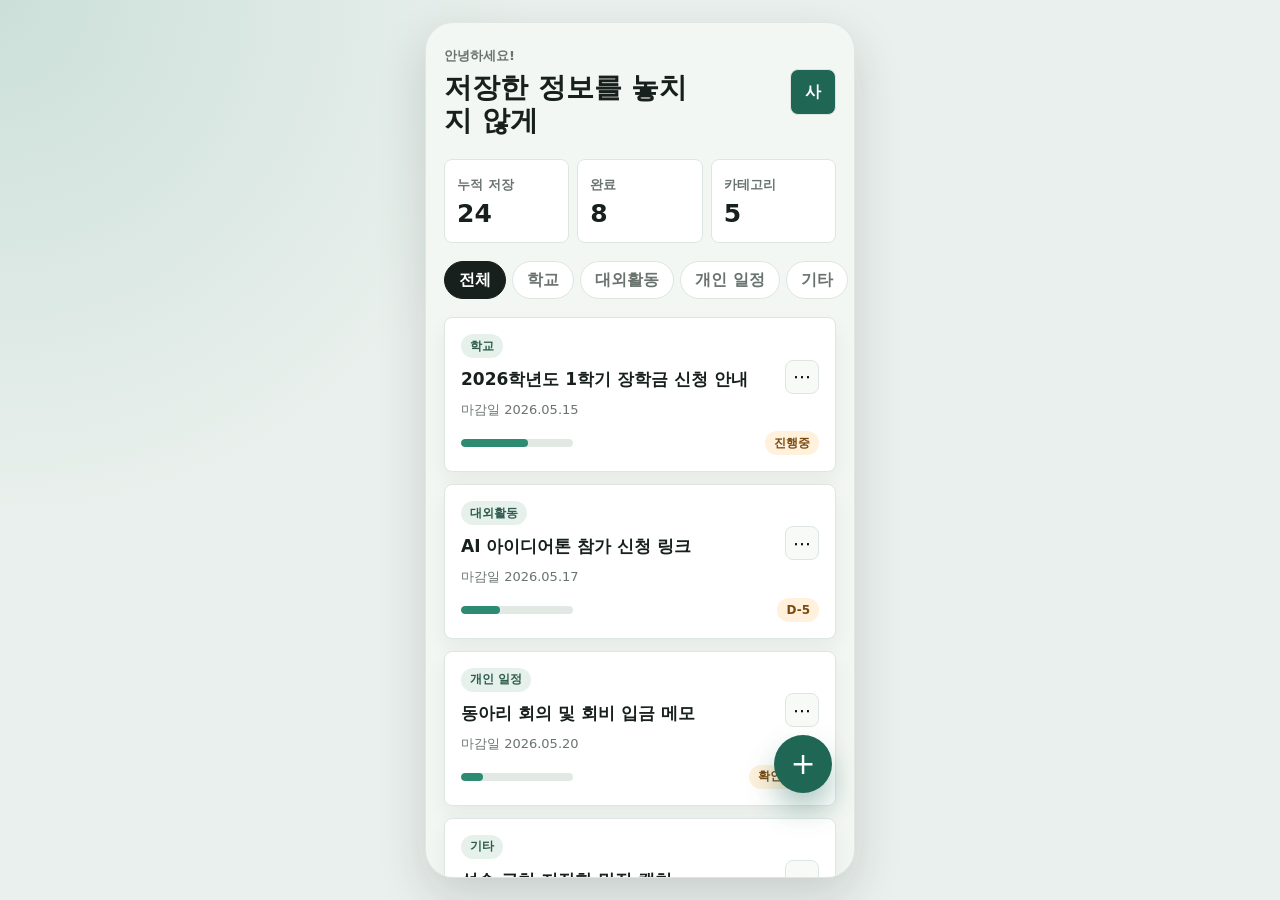
==== commit db2051fa: "Update index.html" ====
--- a/아이디어톤/index.html
+++ b/아이디어톤/index.html
@@ -12,10 +12,10 @@
         <section class="screen active" id="homeScreen" data-screen="home">
           <header class="home-header">
             <div>
-              <p class="caption">안녕하세요, 윤지님</p>
+              <p class="caption">안녕하세요! </p>
               <h1>저장한 정보를 놓치지 않게</h1>
             </div>
-            <button class="avatar-button" type="button" aria-label="프로필">윤</button>
+            <button class="avatar-button" type="button" aria-label="프로필">사</button>
           </header>
 
           <section class="stats-grid" aria-label="저장 통계">
@@ -43,11 +43,6 @@
 
           <section class="card-list" id="cardList" aria-label="정보 카드 목록"></section>
 
-          <nav class="bottom-nav" aria-label="하단 네비게이션">
-            <button class="active" type="button"><span>⌂</span>홈</button>
-            <button type="button"><span>▣</span>카드</button>
-            <button type="button"><span>◷</span>알림</button>
-            <button type="button"><span>☻</span>내 정보</button>
           </nav>
 
           <button class="fab" id="openAddSheet" type="button" aria-label="새 정보 추가">+</button>
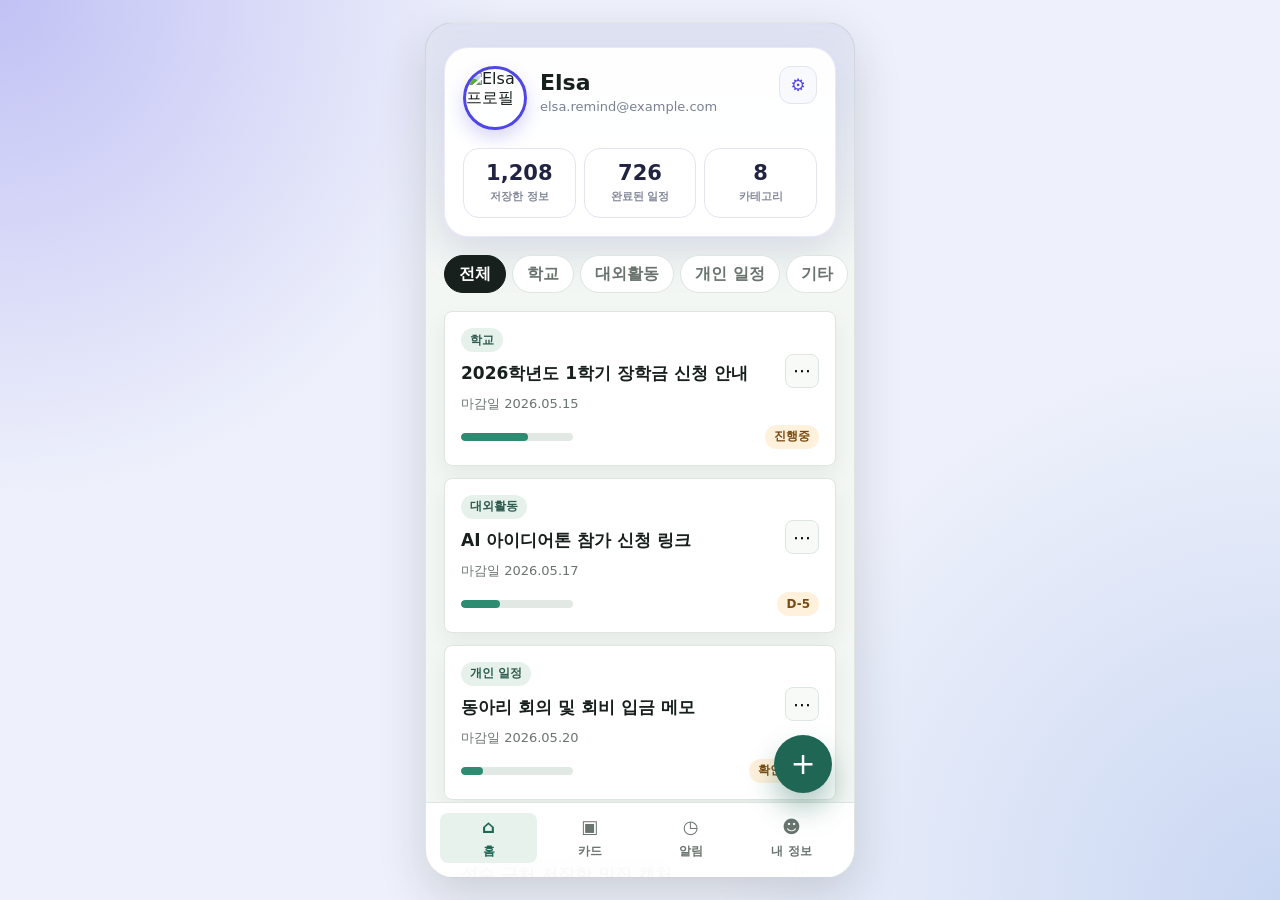
==== commit ea3f7f9a: "Add files via upload" ====
--- a/아이디어톤/index.html
+++ b/아이디어톤/index.html
@@ -10,27 +10,34 @@
     <div class="phone-shell">
       <main class="app" aria-live="polite">
         <section class="screen active" id="homeScreen" data-screen="home">
-          <header class="home-header">
-            <div>
-              <p class="caption">안녕하세요! </p>
-              <h1>저장한 정보를 놓치지 않게</h1>
-            </div>
-            <button class="avatar-button" type="button" aria-label="프로필">사</button>
-          </header>
-
-          <section class="stats-grid" aria-label="저장 통계">
-            <article>
-              <span>누적 저장</span>
-              <strong>24</strong>
-            </article>
-            <article>
-              <span>완료</span>
-              <strong>8</strong>
-            </article>
-            <article>
-              <span>카테고리</span>
-              <strong>5</strong>
-            </article>
+          <section class="profile-card" aria-label="프로필 요약">
+            <div class="profile-top">
+              <img
+                class="profile-photo"
+                src="https://images.unsplash.com/photo-1494790108377-be9c29b29330?auto=format&fit=crop&w=160&q=80"
+                alt="Elsa 프로필"
+              />
+              <div class="profile-copy">
+                <strong>Elsa</strong>
+                <span>elsa.remind@example.com</span>
+              </div>
+              <button class="settings-button" type="button" aria-label="설정">⚙</button>
+            </div>
+
+            <div class="profile-stats" aria-label="저장 통계">
+              <article>
+                <strong>1,208</strong>
+                <span>저장한 정보</span>
+              </article>
+              <article>
+                <strong>726</strong>
+                <span>완료된 일정</span>
+              </article>
+              <article>
+                <strong>8</strong>
+                <span>카테고리</span>
+              </article>
+            </div>
           </section>
 
           <nav class="category-tabs" aria-label="카테고리">
@@ -43,6 +50,11 @@
 
           <section class="card-list" id="cardList" aria-label="정보 카드 목록"></section>
 
+          <nav class="bottom-nav" aria-label="하단 네비게이션">
+            <button class="active" type="button"><span>⌂</span>홈</button>
+            <button type="button"><span>▣</span>카드</button>
+            <button type="button"><span>◷</span>알림</button>
+            <button type="button"><span>☻</span>내 정보</button>
           </nav>
 
           <button class="fab" id="openAddSheet" type="button" aria-label="새 정보 추가">+</button>
--- a/아이디어톤/styles.css
+++ b/아이디어톤/styles.css
@@ -21,8 +21,9 @@
   min-width: 320px;
   color: var(--ink);
   background:
-    radial-gradient(circle at top left, rgba(45, 139, 114, 0.16), transparent 34%),
-    #eaf0ed;
+    radial-gradient(circle at top left, rgba(79, 70, 229, 0.28), transparent 32%),
+    radial-gradient(circle at bottom right, rgba(56, 111, 208, 0.2), transparent 36%),
+    #eef1fb;
   font-family:
     Inter, ui-sans-serif, system-ui, -apple-system, BlinkMacSystemFont, "Segoe UI",
     sans-serif;
@@ -53,7 +54,9 @@
   min-height: 680px;
   border: 1px solid rgba(23, 32, 29, 0.08);
   border-radius: 28px;
-  background: var(--soft);
+  background:
+    linear-gradient(180deg, rgba(79, 70, 229, 0.12), transparent 240px),
+    var(--soft);
   box-shadow: var(--shadow);
 }
 
@@ -81,9 +84,7 @@
   }
 }
 
-.home-header,
 .screen-header,
-.stats-grid,
 .info-card,
 .card-top,
 .card-footer,
@@ -95,7 +96,6 @@
   align-items: center;
 }
 
-.home-header,
 .screen-header,
 .card-top,
 .card-footer,
@@ -107,13 +107,6 @@
   gap: 12px;
 }
 
-.caption {
-  margin: 0 0 6px;
-  color: var(--muted);
-  font-size: 13px;
-  font-weight: 700;
-}
-
 h1,
 h2,
 h3,
@@ -139,7 +132,6 @@
   font-size: 17px;
 }
 
-.avatar-button,
 .icon-button {
   display: grid;
   flex: 0 0 auto;
@@ -149,13 +141,6 @@
   background: var(--paper);
   color: var(--ink);
   font-weight: 800;
-}
-
-.avatar-button {
-  width: 46px;
-  height: 46px;
-  color: #fff;
-  background: var(--mint-dark);
 }
 
 .icon-button {
@@ -164,21 +149,6 @@
   font-size: 22px;
 }
 
-.stats-grid {
-  gap: 8px;
-  margin: 22px 0 18px;
-}
-
-.stats-grid article {
-  flex: 1;
-  min-width: 0;
-  padding: 14px 12px;
-  border: 1px solid var(--line);
-  border-radius: 8px;
-  background: var(--paper);
-}
-
-.stats-grid span,
 .info-row span,
 .progress-block span,
 .reminder-card span,
@@ -190,10 +160,99 @@
   font-weight: 700;
 }
 
-.stats-grid strong {
+.profile-card {
+  margin-bottom: 18px;
+  padding: 18px;
+  border: 1px solid rgba(79, 70, 229, 0.12);
+  border-radius: 24px;
+  background: rgba(255, 255, 255, 0.96);
+  box-shadow: 0 18px 42px rgba(64, 76, 143, 0.14);
+}
+
+.profile-top {
+  display: grid;
+  grid-template-columns: 64px minmax(0, 1fr) 38px;
+  gap: 13px;
+  align-items: start;
+  margin-bottom: 18px;
+}
+
+.profile-photo {
+  width: 64px;
+  height: 64px;
+  border: 3px solid #4f46e5;
+  border-radius: 50%;
+  object-fit: cover;
+  box-shadow: 0 8px 18px rgba(79, 70, 229, 0.22);
+}
+
+.profile-copy {
+  min-width: 0;
+  padding-top: 5px;
+}
+
+.profile-copy strong,
+.profile-copy span {
   display: block;
-  margin-top: 5px;
-  font-size: 25px;
+}
+
+.profile-copy strong {
+  margin-bottom: 4px;
+  font-size: 22px;
+  line-height: 1.1;
+}
+
+.profile-copy span {
+  overflow: hidden;
+  color: #7a8194;
+  font-size: 13px;
+  text-overflow: ellipsis;
+  white-space: nowrap;
+}
+
+.settings-button {
+  display: grid;
+  place-items: center;
+  width: 38px;
+  height: 38px;
+  border: 1px solid #e2e5f0;
+  border-radius: 12px;
+  background: #f8f9ff;
+  color: #4f46e5;
+  font-size: 17px;
+}
+
+.profile-stats {
+  display: grid;
+  grid-template-columns: repeat(3, minmax(0, 1fr));
+  gap: 8px;
+}
+
+.profile-stats article {
+  min-width: 0;
+  padding: 13px 8px;
+  border: 1px solid #e2e5f0;
+  border-radius: 16px;
+  background: #ffffff;
+  text-align: center;
+}
+
+.profile-stats strong,
+.profile-stats span {
+  display: block;
+}
+
+.profile-stats strong {
+  margin-bottom: 5px;
+  color: #202342;
+  font-size: 21px;
+  line-height: 1.05;
+}
+
+.profile-stats span {
+  color: #83899a;
+  font-size: 11px;
+  font-weight: 800;
 }
 
 .category-tabs {
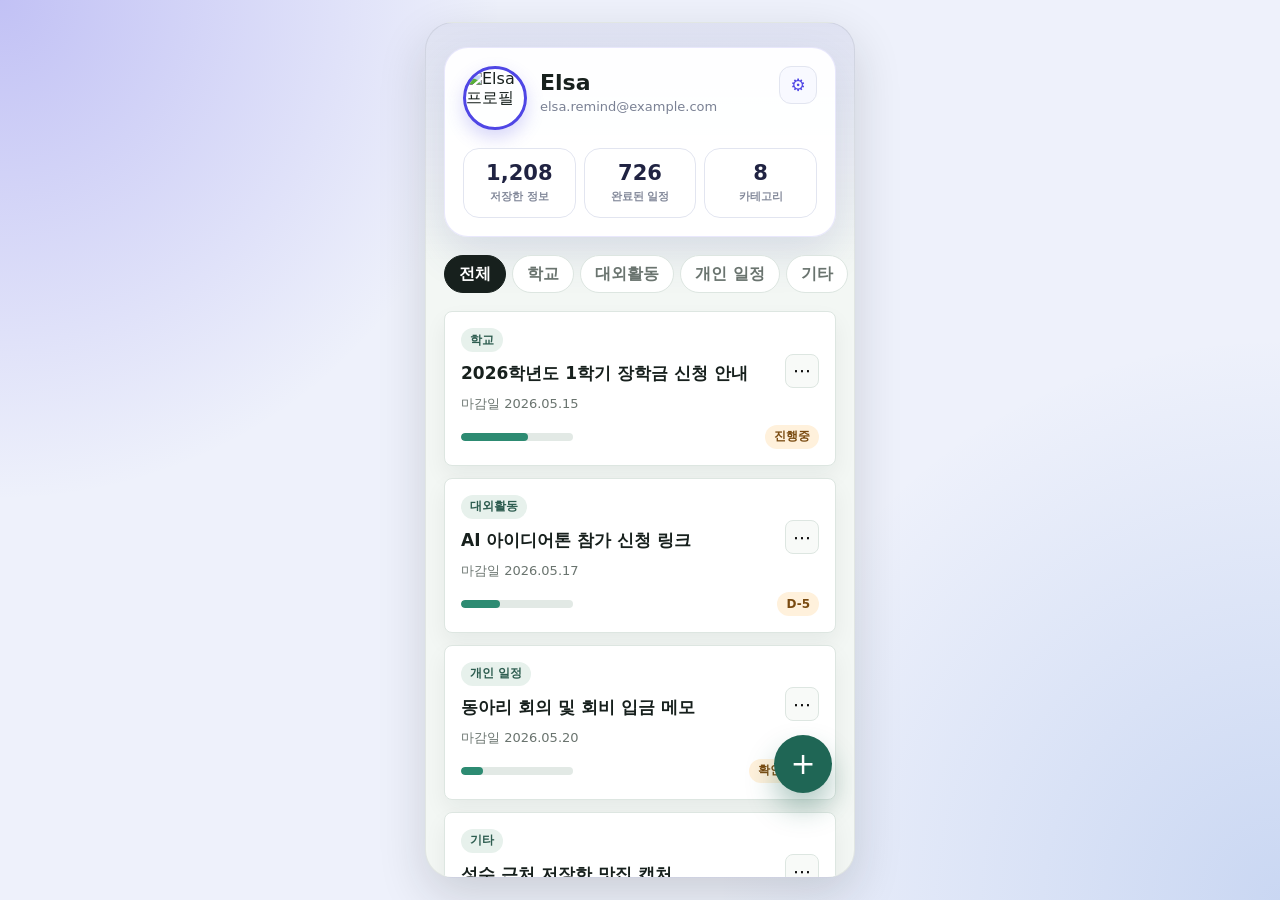
==== commit df99a01b: "Update index.html" ====
--- a/아이디어톤/index.html
+++ b/아이디어톤/index.html
@@ -50,13 +50,6 @@
 
           <section class="card-list" id="cardList" aria-label="정보 카드 목록"></section>
 
-          <nav class="bottom-nav" aria-label="하단 네비게이션">
-            <button class="active" type="button"><span>⌂</span>홈</button>
-            <button type="button"><span>▣</span>카드</button>
-            <button type="button"><span>◷</span>알림</button>
-            <button type="button"><span>☻</span>내 정보</button>
-          </nav>
-
           <button class="fab" id="openAddSheet" type="button" aria-label="새 정보 추가">+</button>
         </section>
 
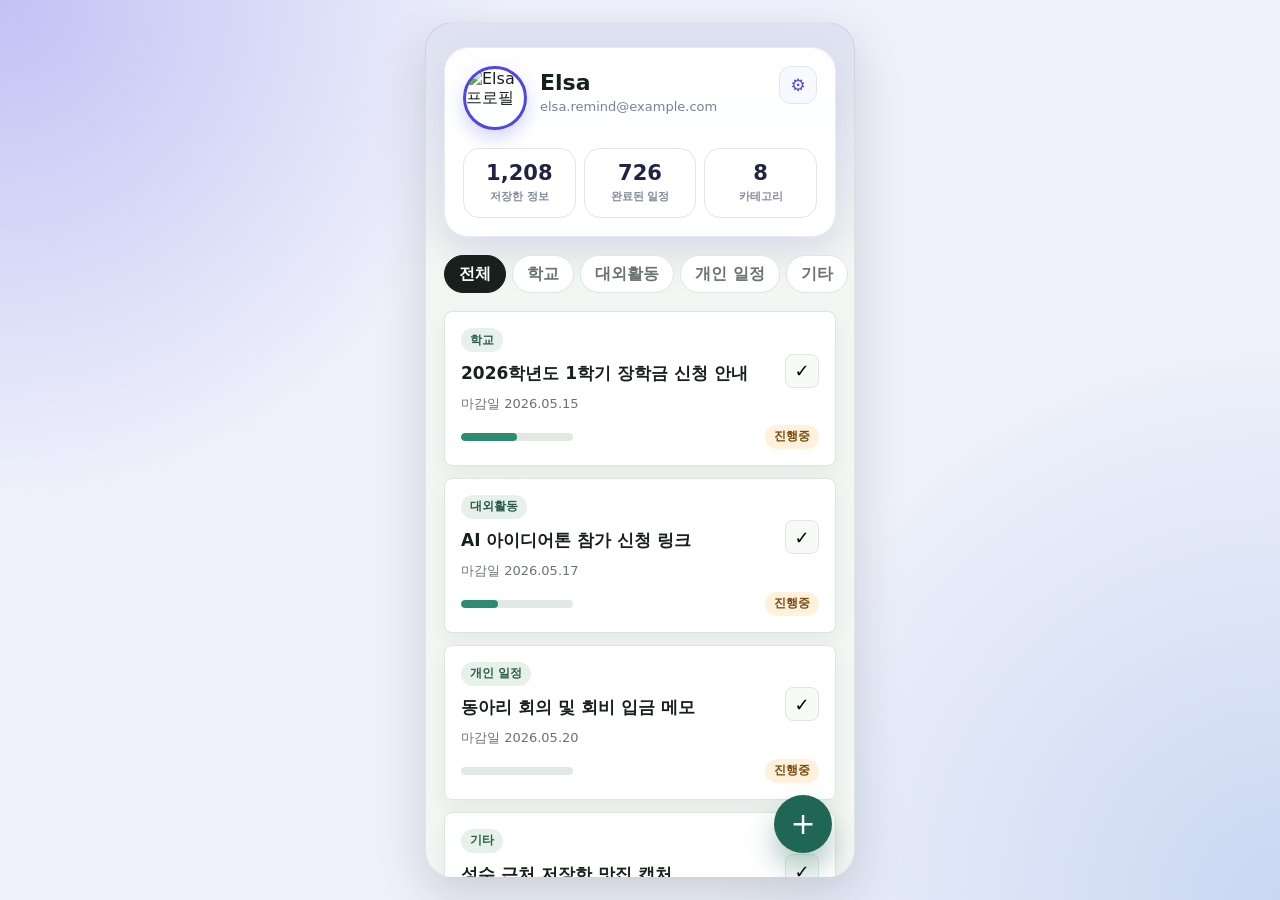
==== commit 91ed73fe: "Add files via upload" ====
--- a/아이디어톤/index.html
+++ b/아이디어톤/index.html
@@ -40,18 +40,21 @@
             </div>
           </section>
 
-          <nav class="category-tabs" aria-label="카테고리">
+         
+          <div class="category-tabs" aria-label="카테고리 필터">
             <button class="tab-button active" data-filter="all" type="button">전체</button>
             <button class="tab-button" data-filter="학교" type="button">학교</button>
             <button class="tab-button" data-filter="대외활동" type="button">대외활동</button>
             <button class="tab-button" data-filter="개인 일정" type="button">개인 일정</button>
             <button class="tab-button" data-filter="기타" type="button">기타</button>
-          </nav>
+          </div>
 
           <section class="card-list" id="cardList" aria-label="정보 카드 목록"></section>
 
-          <button class="fab" id="openAddSheet" type="button" aria-label="새 정보 추가">+</button>
-        </section>
+        </section>
+
+        <button class="fab" id="openAddSheet" type="button" aria-label="새 정보 추가">+</button>
+
 
         <section class="screen" id="detailScreen" data-screen="detail">
           <header class="screen-header">
@@ -80,6 +83,14 @@
             </div>
           </section>
 
+          <section class="info-panel">
+            <div class="info-row">
+              <span>체크리스트</span>
+              <strong id="detailChecklistCount">0/0</strong>
+            </div>
+            <ul class="detail-checklist" id="detailChecklist"></ul>
+          </section>
+
           <button class="reminder-card" id="openReminder" type="button">
             <div>
               <span>알림 ON/OFF</span>
@@ -92,8 +103,8 @@
 
           <div class="detail-actions">
             <button class="primary-button" id="openOriginal" type="button">원본 확인</button>
-            <button class="secondary-button" type="button">내용 수정</button>
-            <button class="danger-button" type="button">삭제</button>
+            <button class="secondary-button" id="openEditSheet" type="button">내용 수정</button>
+            <button class="danger-button" id="deleteCard" type="button">삭제</button>
           </div>
         </section>
 
@@ -220,12 +231,7 @@
           <h2 id="checklistTitle">체크리스트</h2>
           <button class="icon-button close-sheet" type="button" aria-label="닫기">×</button>
         </div>
-        <ul class="checklist">
-          <li>신청서 작성</li>
-          <li>성적 증명서 준비</li>
-          <li>오늘 작성</li>
-          <li>제출하기</li>
-        </ul>
+        <ul class="checklist" id="sheetChecklist"></ul>
       </section>
     </div>
 
@@ -236,12 +242,38 @@
           <h2 id="addTitle">새 정보 추가</h2>
           <button class="icon-button close-sheet" type="button" aria-label="닫기">×</button>
         </div>
-        <div class="quick-add-grid">
-          <button type="button">캡처</button>
-          <button type="button">링크</button>
-          <button type="button">메모</button>
-          <button type="button">파일</button>
-        </div>
+        <form class="card-form" id="cardForm">
+          <label class="field-label">
+            제목
+            <input id="formTitle" name="title" type="text" required />
+          </label>
+          <label class="field-label">
+            카테고리
+            <select id="formCategory" name="category">
+              <option>학교</option>
+              <option>대외활동</option>
+              <option>개인 일정</option>
+              <option>기타</option>
+            </select>
+          </label>
+          <label class="field-label">
+            마감일
+            <input id="formDue" name="due" type="date" required />
+          </label>
+          <label class="field-label">
+            요약
+            <textarea id="formSummary" name="summary" rows="3" required></textarea>
+          </label>
+          <label class="field-label">
+            태그
+            <input id="formTags" name="tags" type="text" placeholder="쉼표로 구분" />
+          </label>
+          <label class="field-label">
+            체크리스트
+            <textarea id="formChecklist" name="checklist" rows="4" placeholder="한 줄에 하나씩 입력"></textarea>
+          </label>
+          <button class="primary-button" type="submit">저장</button>
+        </form>
       </section>
     </div>
 
--- a/아이디어톤/styles.css
+++ b/아이디어톤/styles.css
@@ -31,7 +31,8 @@
 
 button,
 input,
-select {
+select,
+textarea {
   font: inherit;
 }
 
@@ -65,7 +66,7 @@
   inset: 0;
   display: none;
   overflow-y: auto;
-  padding: 24px 18px 98px;
+  padding: 24px 18px 24px;
 }
 
 .screen.active {
@@ -409,10 +410,15 @@
   background: #e8f2ed;
 }
 
+app {
+  postion: relative;
+}
+
 .fab {
   position: absolute;
   right: 22px;
-  bottom: 84px;
+  bottom: 24px;
+  z-index: 30;
   width: 58px;
   height: 58px;
   border: 0;
@@ -622,7 +628,8 @@
 }
 
 .field-label input,
-.field-label select {
+.field-label select,
+.field-label textarea {
   width: 100%;
   min-height: 48px;
   padding: 0 12px;
@@ -630,6 +637,13 @@
   border-radius: 8px;
   background: #fff;
   color: var(--ink);
+}
+
+.field-label textarea {
+  min-height: 86px;
+  padding-top: 12px;
+  line-height: 1.45;
+  resize: vertical;
 }
 
 .radio-list {
@@ -696,24 +710,67 @@
 }
 
 .checklist,
-.quick-add-grid {
+.quick-add-grid,
+.detail-checklist,
+.card-form {
   display: grid;
   gap: 8px;
   margin: 0;
   padding: 0;
 }
 
-.checklist {
+.checklist,
+.detail-checklist {
   list-style: none;
 }
 
-.checklist li {
+.checklist li,
+.detail-checklist li {
+  min-height: 46px;
+  border: 1px solid var(--line);
+  border-radius: 8px;
+  background: var(--soft);
+  font-weight: 800;
+}
+
+.check-item {
+  display: grid;
+  grid-template-columns: 22px minmax(0, 1fr);
+  gap: 10px;
+  align-items: center;
+  width: 100%;
   min-height: 46px;
   padding: 12px 14px;
-  border: 1px solid var(--line);
-  border-radius: 8px;
-  background: var(--soft);
-  font-weight: 800;
+}
+
+.check-item input {
+  width: 18px;
+  height: 18px;
+  accent-color: var(--mint-dark);
+}
+
+.check-item span {
+  min-width: 0;
+  line-height: 1.35;
+}
+
+.check-item input:checked + span {
+  color: var(--muted);
+  text-decoration: line-through;
+}
+
+.empty-checklist,
+.empty-text {
+  padding: 14px;
+  color: var(--muted);
+  font-size: 14px;
+  line-height: 1.45;
+}
+
+.card-form {
+  max-height: min(680px, calc(100vh - 140px));
+  overflow-y: auto;
+  padding-bottom: 2px;
 }
 
 .quick-add-grid {
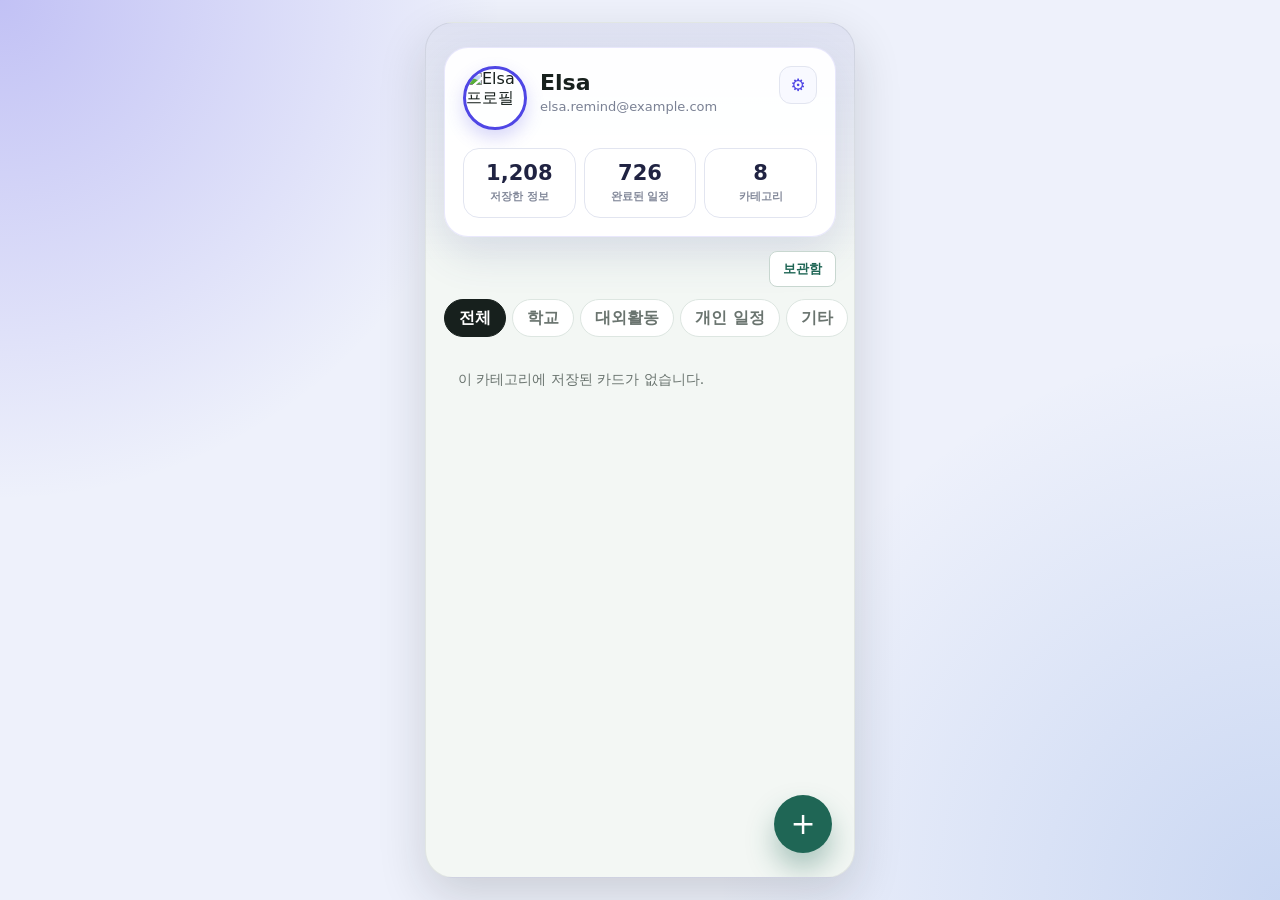
==== commit 0c1642f7: "Add files via upload" ====
--- a/아이디어톤/index.html
+++ b/아이디어톤/index.html
@@ -40,6 +40,10 @@
             </div>
           </section>
 
+          <div class="home-toolbar">
+            <button class="archive-link" data-go="archive" type="button">보관함</button>
+          </div>
+
          
           <div class="category-tabs" aria-label="카테고리 필터">
             <button class="tab-button active" data-filter="all" type="button">전체</button>
@@ -104,8 +108,27 @@
           <div class="detail-actions">
             <button class="primary-button" id="openOriginal" type="button">원본 확인</button>
             <button class="secondary-button" id="openEditSheet" type="button">내용 수정</button>
-            <button class="danger-button" id="deleteCard" type="button">삭제</button>
-          </div>
+          <button class="danger-button" id="deleteCard" type="button">삭제</button>
+          </div>
+        </section>
+
+        <section class="screen" id="archiveScreen" data-screen="archive">
+          <header class="screen-header archive-header">
+            <button class="icon-button" data-go="home" type="button" aria-label="뒤로가기">‹</button>
+            <div>
+              <h2 class="screen-title">보관함</h2>
+              <p class="screen-description">삭제되었거나 완료된 정보를 다시 확인할 수 있어요.</p>
+            </div>
+          </header>
+
+          <div class="category-tabs archive-tabs" aria-label="보관함 필터">
+            <button class="tab-button archive-tab active" data-archive-filter="all" type="button">전체</button>
+            <button class="tab-button archive-tab" data-archive-filter="deleted" type="button">삭제됨</button>
+            <button class="tab-button archive-tab" data-archive-filter="overdue" type="button">마감 지남</button>
+            <button class="tab-button archive-tab" data-archive-filter="completed" type="button">완료됨</button>
+          </div>
+
+          <section class="archive-list" id="archiveList" aria-label="보관함 카드 목록"></section>
         </section>
 
         <section class="screen" id="originalScreen" data-screen="original">
@@ -277,6 +300,17 @@
       </section>
     </div>
 
+    <div class="confirm-backdrop" id="permanentDeleteDialog" aria-hidden="true">
+      <section class="confirm-dialog" role="dialog" aria-modal="true" aria-labelledby="permanentDeleteTitle">
+        <h2 id="permanentDeleteTitle">영구 삭제</h2>
+        <p>이 항목을 영구적으로 삭제할까요? 삭제 후에는 복구할 수 없습니다.</p>
+        <div class="confirm-actions">
+          <button class="secondary-button" id="cancelPermanentDelete" type="button">취소</button>
+          <button class="danger-button" id="confirmPermanentDelete" type="button">영구 삭제</button>
+        </div>
+      </section>
+    </div>
+
     <script src="./script.js"></script>
   </body>
 </html>
--- a/아이디어톤/styles.css
+++ b/아이디어톤/styles.css
@@ -281,6 +281,23 @@
   color: #fff;
 }
 
+.home-toolbar {
+  display: flex;
+  justify-content: flex-end;
+  margin: -4px 0 12px;
+}
+
+.archive-link {
+  min-height: 36px;
+  padding: 0 13px;
+  border: 1px solid #c8d7d0;
+  border-radius: 8px;
+  background: #ffffff;
+  color: var(--mint-dark);
+  font-size: 13px;
+  font-weight: 900;
+}
+
 .card-list {
   display: grid;
   gap: 12px;
@@ -334,6 +351,21 @@
 .status-pill {
   background: #fff1dc;
   color: #7a4b11;
+}
+
+.status-pill.deleted {
+  background: #fff1f3;
+  color: #a63248;
+}
+
+.status-pill.overdue {
+  background: #fff1dc;
+  color: #7a4b11;
+}
+
+.status-pill.completed {
+  background: #e7f1ec;
+  color: #1f6655;
 }
 
 .card-title {
@@ -438,6 +470,10 @@
   box-shadow: 0 20px 34px rgba(31, 102, 85, 0.42);
 }
 
+.fab.is-hidden {
+  display: none;
+}
+
 .screen-header {
   margin-bottom: 20px;
 }
@@ -593,6 +629,107 @@
   margin-bottom: 16px;
 }
 
+.archive-header {
+  align-items: flex-start;
+  justify-content: flex-start;
+}
+
+.archive-header .screen-title {
+  margin-bottom: 6px;
+}
+
+.screen-description {
+  margin-bottom: 0;
+  color: var(--muted);
+  font-size: 14px;
+  line-height: 1.45;
+}
+
+.archive-tabs {
+  margin-top: 6px;
+}
+
+.archive-list {
+  display: grid;
+  gap: 12px;
+  padding-bottom: 18px;
+}
+
+.archive-card {
+  cursor: default;
+}
+
+.archive-summary {
+  margin: 0;
+  color: var(--muted);
+  font-size: 13px;
+  line-height: 1.5;
+}
+
+.archive-detail-grid {
+  display: grid;
+  gap: 7px;
+  padding-top: 2px;
+}
+
+.archive-detail-row {
+  display: flex;
+  justify-content: space-between;
+  gap: 12px;
+  color: var(--muted);
+  font-size: 13px;
+}
+
+.archive-detail-row strong {
+  color: var(--ink);
+  text-align: right;
+}
+
+.archive-actions {
+  display: grid;
+  grid-template-columns: 1fr 1fr;
+  gap: 8px;
+}
+
+.restore-button,
+.permanent-delete-button {
+  min-height: 42px;
+  border-radius: 8px;
+  font-weight: 900;
+}
+
+.restore-button {
+  border: 1px solid #bad8cc;
+  background: #e8f5ef;
+  color: var(--mint-dark);
+}
+
+.permanent-delete-button {
+  border: 1px solid #f0cbd2;
+  background: #fff1f3;
+  color: #a63248;
+}
+
+.archive-empty {
+  display: grid;
+  gap: 6px;
+  padding: 44px 18px;
+  border: 1px solid var(--line);
+  border-radius: 8px;
+  background: var(--paper);
+  text-align: center;
+}
+
+.archive-empty strong {
+  font-size: 17px;
+}
+
+.archive-empty span {
+  color: var(--muted);
+  font-size: 14px;
+  line-height: 1.45;
+}
+
 .menu-list {
   display: grid;
   gap: 10px;
@@ -679,6 +816,47 @@
   z-index: 10;
 }
 
+.confirm-backdrop {
+  position: fixed;
+  inset: 0;
+  z-index: 40;
+  display: none;
+  align-items: center;
+  justify-content: center;
+  padding: 24px;
+  background: rgba(23, 32, 29, 0.42);
+}
+
+.confirm-backdrop.open {
+  display: flex;
+}
+
+.confirm-dialog {
+  width: min(360px, 100%);
+  padding: 20px;
+  border: 1px solid var(--line);
+  border-radius: 8px;
+  background: var(--paper);
+  box-shadow: var(--shadow);
+}
+
+.confirm-dialog h2 {
+  margin-bottom: 10px;
+  font-size: 20px;
+}
+
+.confirm-dialog p {
+  margin-bottom: 18px;
+  color: var(--muted);
+  line-height: 1.55;
+}
+
+.confirm-actions {
+  display: grid;
+  grid-template-columns: 1fr 1fr;
+  gap: 8px;
+}
+
 .sheet-backdrop.open {
   display: flex;
 }
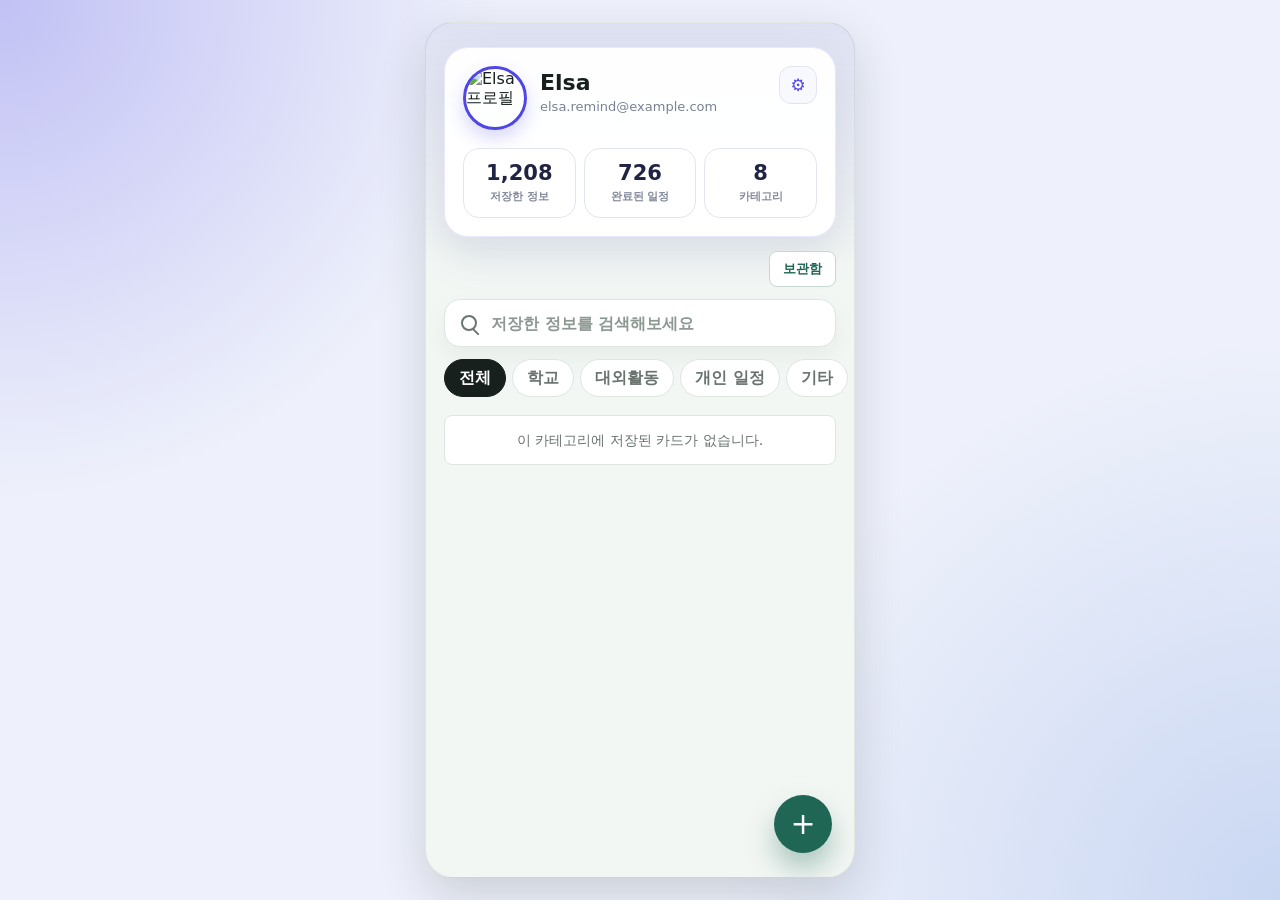
==== commit 7d3676c2: "Add files via upload" ====
--- a/아이디어톤/index.html
+++ b/아이디어톤/index.html
@@ -44,7 +44,16 @@
             <button class="archive-link" data-go="archive" type="button">보관함</button>
           </div>
 
-         
+          <label class="search-field" for="cardSearch">
+            <span class="search-icon" aria-hidden="true"></span>
+            <input
+              id="cardSearch"
+              type="search"
+              autocomplete="off"
+              placeholder="저장한 정보를 검색해보세요"
+            />
+          </label>
+
           <div class="category-tabs" aria-label="카테고리 필터">
             <button class="tab-button active" data-filter="all" type="button">전체</button>
             <button class="tab-button" data-filter="학교" type="button">학교</button>
--- a/아이디어톤/styles.css
+++ b/아이디어톤/styles.css
@@ -296,6 +296,59 @@
   color: var(--mint-dark);
   font-size: 13px;
   font-weight: 900;
+}
+
+.search-field {
+  display: grid;
+  grid-template-columns: 22px minmax(0, 1fr);
+  gap: 8px;
+  align-items: center;
+  min-height: 48px;
+  margin-bottom: 12px;
+  padding: 0 14px;
+  border: 1px solid var(--line);
+  border-radius: 16px;
+  background: #ffffff;
+  box-shadow: 0 10px 22px rgba(23, 32, 29, 0.05);
+}
+
+.search-icon {
+  position: relative;
+  display: block;
+  width: 16px;
+  height: 16px;
+  margin-left: 2px;
+  border: 2px solid var(--muted);
+  border-radius: 50%;
+  color: var(--muted);
+}
+
+.search-icon::after {
+  position: absolute;
+  right: -5px;
+  bottom: -4px;
+  width: 8px;
+  height: 2px;
+  border-radius: 999px;
+  background: currentColor;
+  content: "";
+  transform: rotate(45deg);
+  transform-origin: center;
+}
+
+.search-field input {
+  width: 100%;
+  min-width: 0;
+  border: 0;
+  outline: 0;
+  background: transparent;
+  color: var(--ink);
+  font-weight: 700;
+}
+
+.search-field input::placeholder {
+  color: #8d9892;
+  font-weight: 700;
 }
 
 .card-list {
@@ -945,6 +998,25 @@
   line-height: 1.45;
 }
 
+.empty-text {
+  margin: 0;
+  border: 1px solid var(--line);
+  border-radius: 8px;
+  background: var(--paper);
+  text-align: center;
+}
+
+.empty-title {
+  display: block;
+  margin-bottom: 5px;
+  color: var(--ink);
+  font-size: 16px;
+}
+
+.empty-subtitle {
+  display: block;
+}
+
 .card-form {
   max-height: min(680px, calc(100vh - 140px));
   overflow-y: auto;
